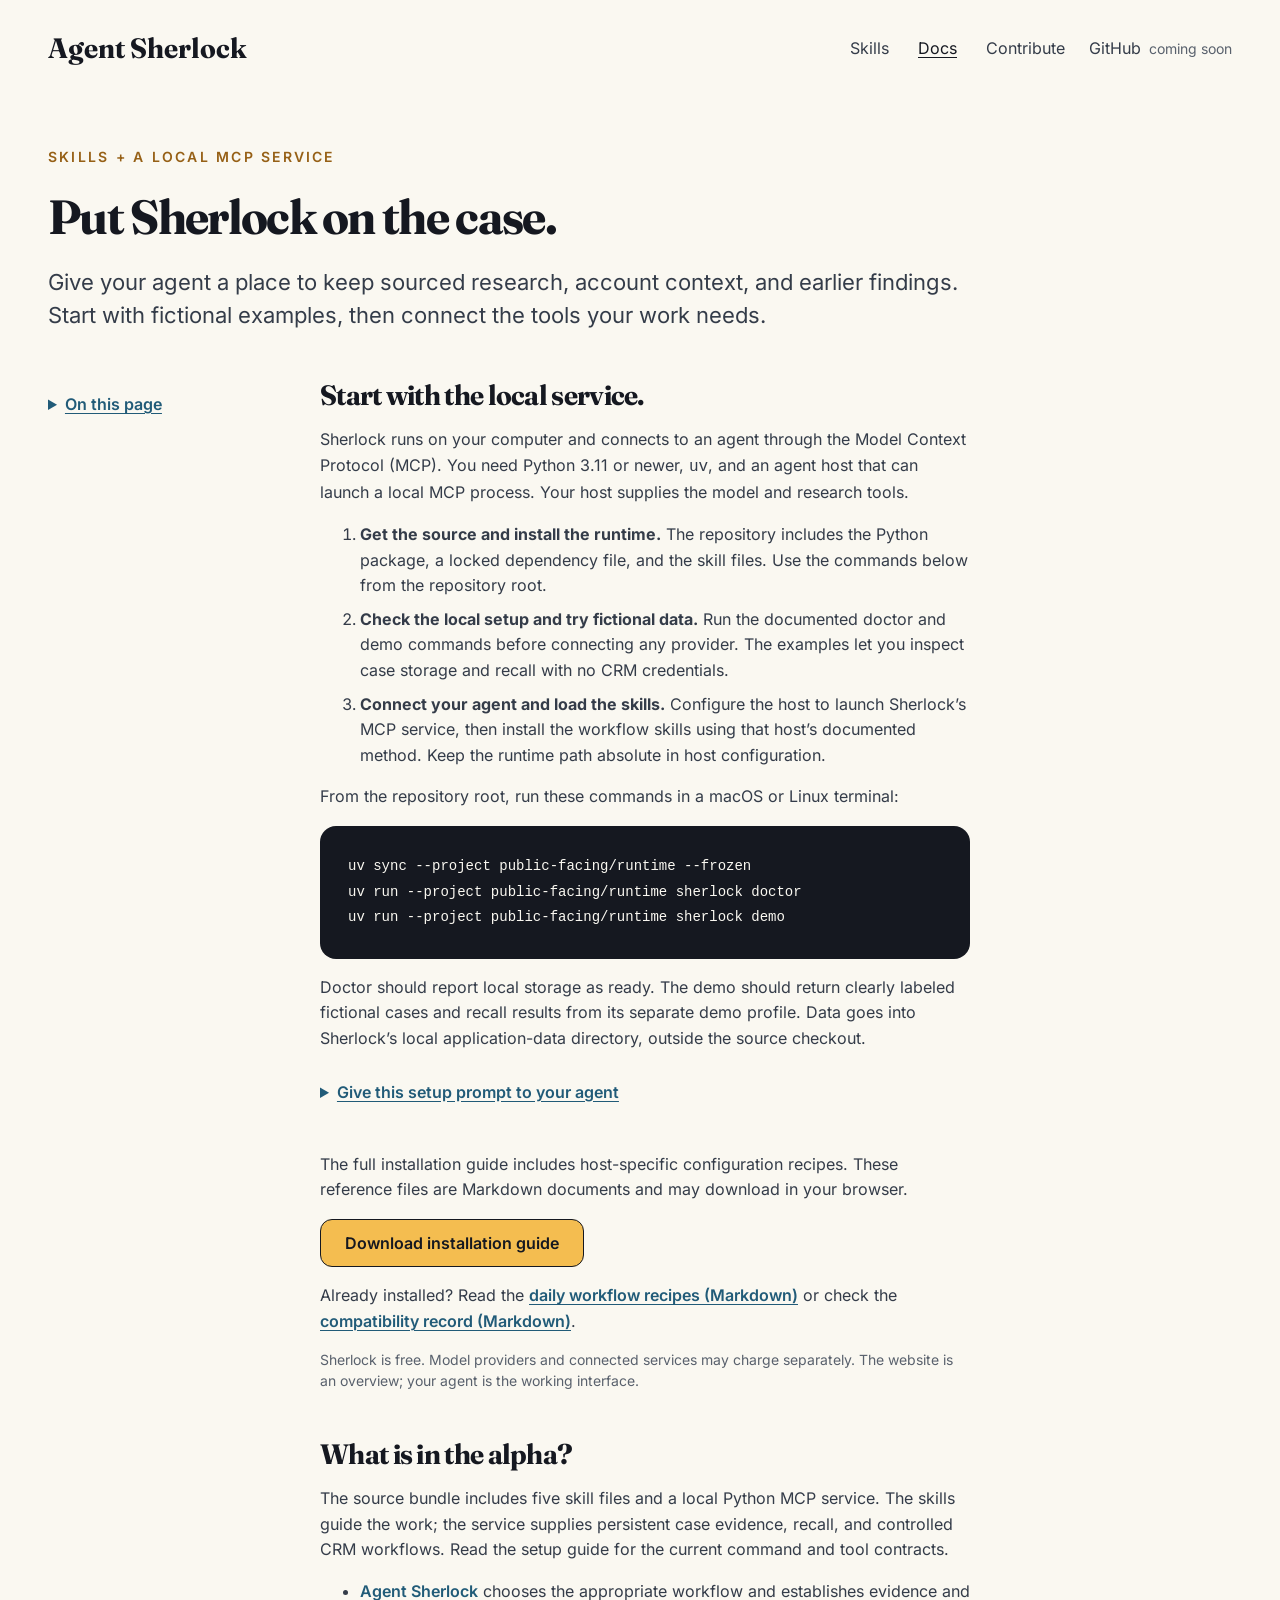
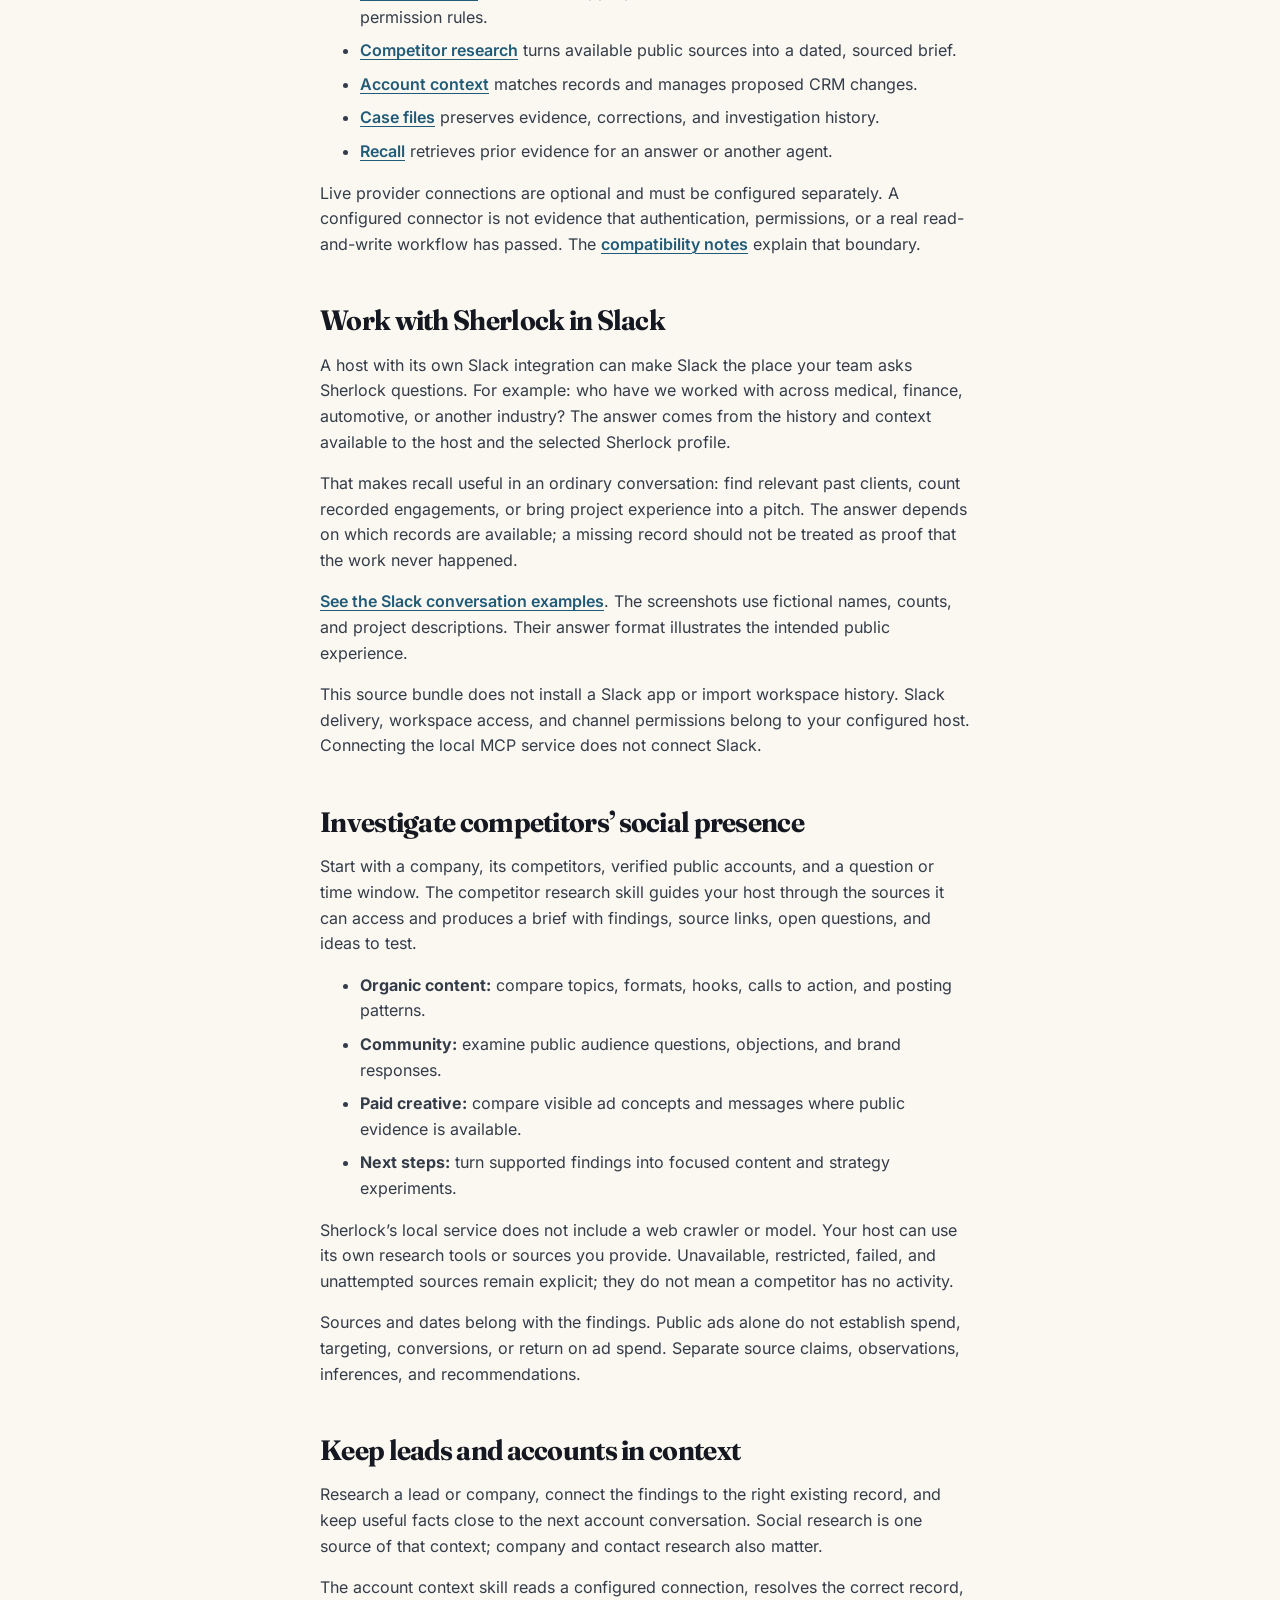
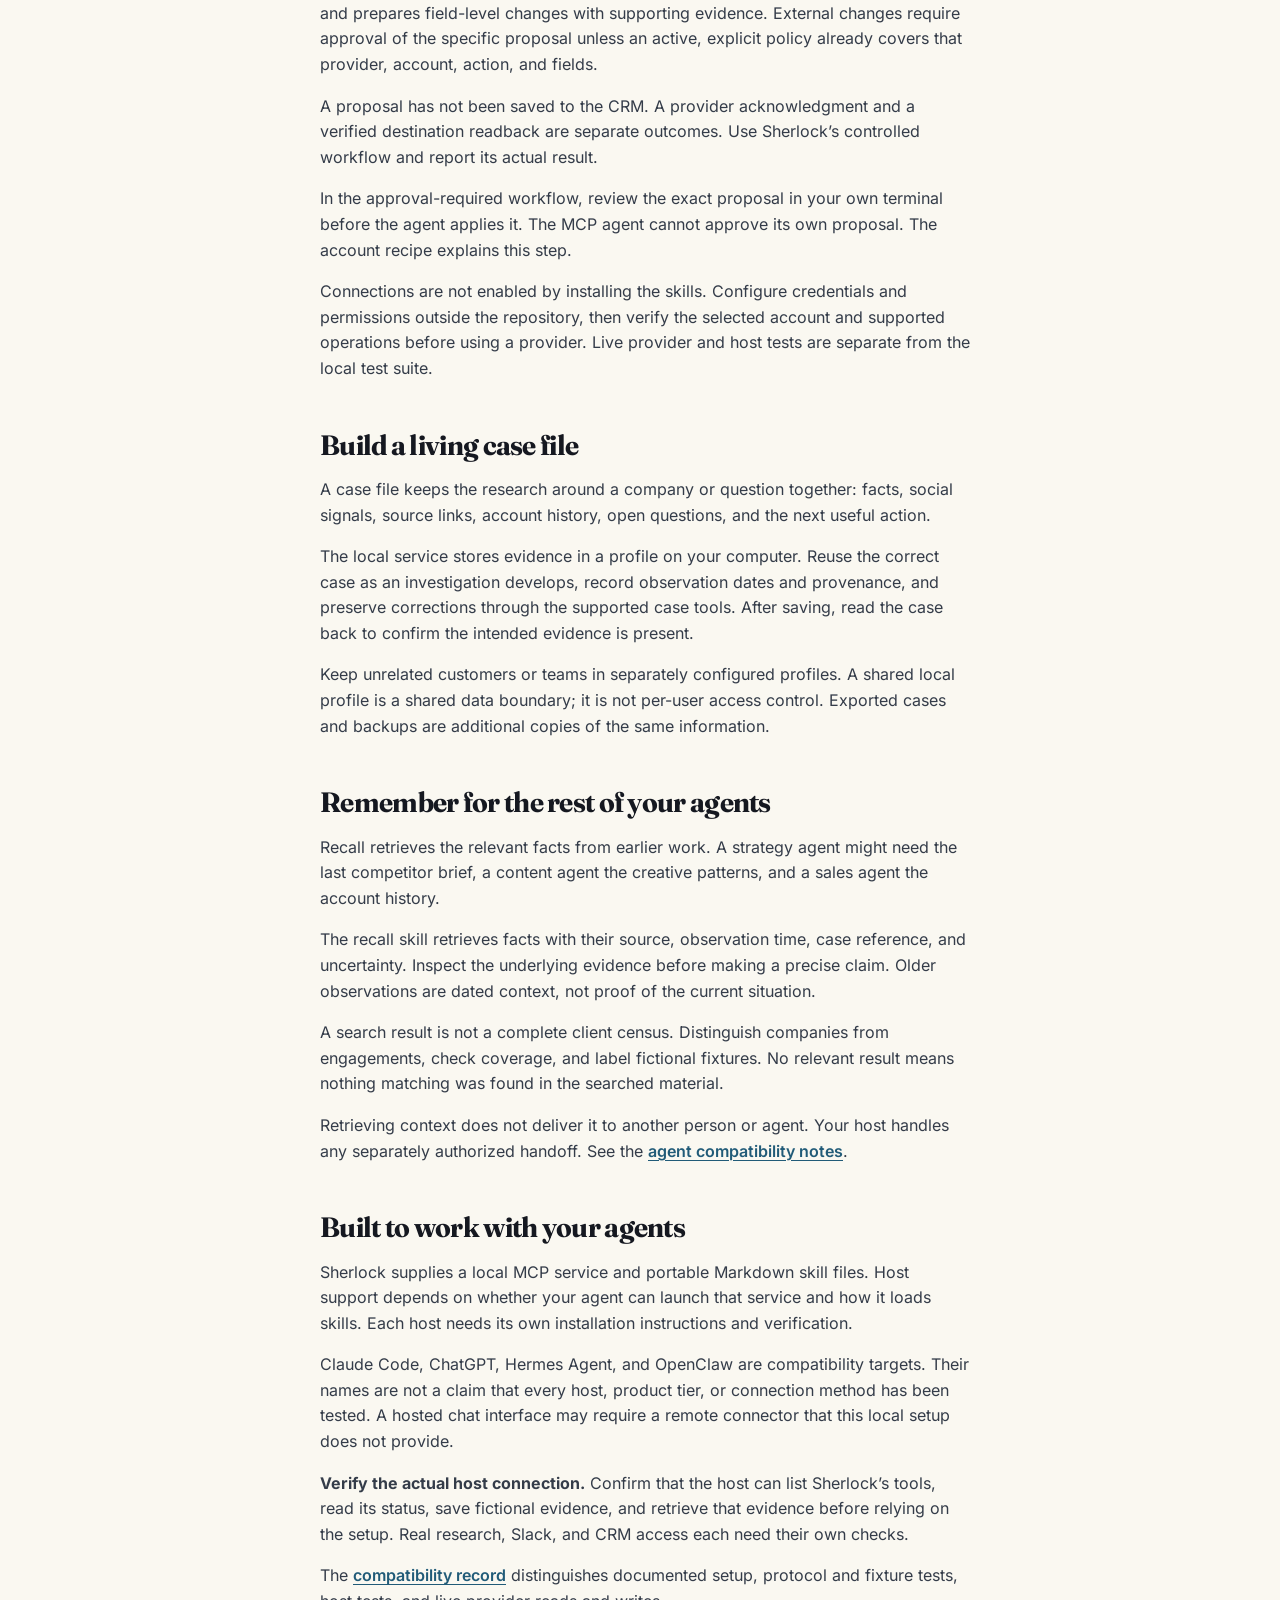
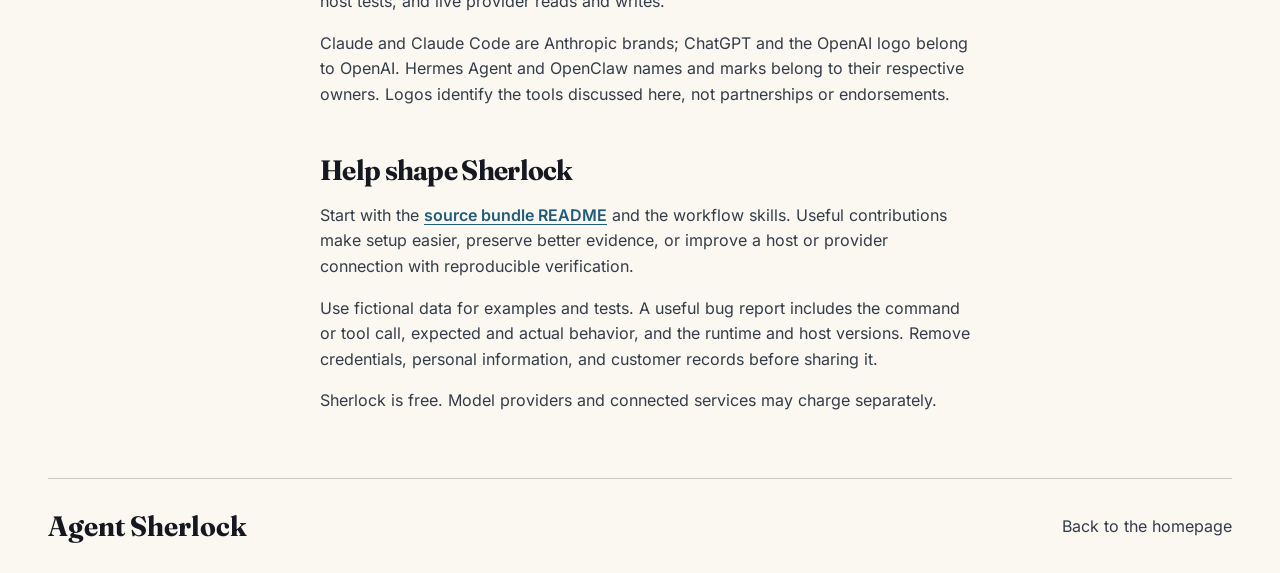
==== public-facing/docs.html @ 6c5198a6 "Prepare Agent Sherlock public preview and verified source distribution" ====
<!doctype html>
<html lang="en">
  <head>
    <meta charset="utf-8" />
    <meta name="viewport" content="width=device-width, initial-scale=1" />
    <meta name="description" content="Set up Agent Sherlock’s skills and local MCP service for sourced competitor research, account context, living case files, and recall." />
    <title>Setup &amp; docs — Agent Sherlock</title>
    <link rel="icon" href="data:," />
    <link rel="stylesheet" href="assets/styles/fonts.css" />
    <link rel="stylesheet" href="assets/styles/tokens.css" />
    <link rel="stylesheet" href="assets/styles/components.css" />
    <link rel="stylesheet" href="styles.css" />
  </head>
  <body class="sherlock">
    <a class="sherlock-skip-link" href="#main">Skip to content</a>
    <header class="sherlock-container sherlock-nav site-header">
      <a class="sherlock-brand" href="index.html"><span>Agent Sherlock</span></a>
      <nav aria-label="Primary navigation">
        <ul class="sherlock-nav-list">
          <li><a class="sherlock-nav-link" href="index.html#capabilities">Skills</a></li>
          <li><a class="sherlock-nav-link" href="docs.html" aria-current="page">Docs</a></li>
          <li><a class="sherlock-nav-link" href="#contribute">Contribute</a></li>
          <li><span class="repository-pending">GitHub <span class="sherlock-caption sherlock-muted">coming soon</span></span></li>
        </ul>
      </nav>
    </header>
    <main id="main" class="sherlock-container" tabindex="-1">
      <div class="docs-header">
        <p class="sherlock-eyebrow">Skills + a local MCP service</p>
        <h1>Put Sherlock on the case.</h1>
        <p class="sherlock-lead sherlock-prose">Give your agent a place to keep sourced research, account context, and earlier findings. Start with fictional examples, then connect the tools your work needs.</p>
      </div>
      <div class="docs-layout">
        <details class="docs-contents">
          <summary>On this page</summary>
          <nav aria-label="On this page">
            <ul>
            <li><a class="sherlock-link" href="#getting-started">Get started</a></li>
            <li><a class="sherlock-link" href="#availability">What is included</a></li>
            <li><a class="sherlock-link" href="#slack">Sherlock in Slack</a></li>
            <li><a class="sherlock-link" href="#social-research">Social research</a></li>
            <li><a class="sherlock-link" href="#crm">CRM and accounts</a></li>
            <li><a class="sherlock-link" href="#case-files">Living case files</a></li>
            <li><a class="sherlock-link" href="#recall">Recall for other agents</a></li>
            <li><a class="sherlock-link" href="#compatibility">Agent compatibility</a></li>
            <li><a class="sherlock-link" href="#contribute">Contribute</a></li>
            </ul>
          </nav>
        </details>
        <div class="docs-prose">
          <section id="getting-started" aria-labelledby="getting-started-title">
            <h2 id="getting-started-title">Start with the local service.</h2>
            <p>Sherlock runs on your computer and connects to an agent through the Model Context Protocol (MCP). You need Python 3.11 or newer, <code>uv</code>, and an agent host that can launch a local MCP process. Your host supplies the model and research tools.</p>
            <ol>
              <li><strong>Get the source and install the runtime.</strong> The repository includes the Python package, a locked dependency file, and the skill files. Use the commands below from the repository root.</li>
              <li><strong>Check the local setup and try fictional data.</strong> Run the documented doctor and demo commands before connecting any provider. The examples let you inspect case storage and recall with no CRM credentials.</li>
              <li><strong>Connect your agent and load the skills.</strong> Configure the host to launch Sherlock’s MCP service, then install the workflow skills using that host’s documented method. Keep the runtime path absolute in host configuration.</li>
            </ol>
            <p>From the repository root, run these commands in a macOS or Linux terminal:</p>
            <div class="sherlock-code">
              <pre tabindex="0" role="region" aria-label="Local setup commands"><code>uv sync --project public-facing/runtime --frozen
uv run --project public-facing/runtime sherlock doctor
uv run --project public-facing/runtime sherlock demo</code></pre>
            </div>
            <p>Doctor should report local storage as ready. The demo should return clearly labeled fictional cases and recall results from its separate demo profile. Data goes into Sherlock’s local application-data directory, outside the source checkout.</p>
            <details class="docs-prompt">
              <summary>Give this setup prompt to your agent</summary>
              <p>Replace the source path with your checkout’s absolute path, then paste this into the local agent you want to use:</p>
              <div class="sherlock-code">
                <pre tabindex="0" role="region" aria-label="Agent setup prompt"><code>Set up Agent Sherlock from
/absolute/path/to/Agent Sherlock/public-facing.
Read documentation/install.md, compatibility.md,
and permissions.md in its documentation folder.
Use a private data directory outside the checkout.
Run doctor and the fictional no-provider demo.
Register its local stdio MCP service with this host
and install all five skills using this host's
supported method. Preserve unrelated settings
and existing skill files; show conflicts first.
Verify tool discovery and case save/read/recall
in a test profile, and report what passed.
Keep CRM approval required. Do not connect a
provider, enable autosave, or publish anything.</code></pre>
              </div>
            </details>
            <p>The full installation guide includes host-specific configuration recipes. These reference files are Markdown documents and may download in your browser.</p>
            <p><a class="sherlock-button" href="documentation/install.md" download>Download installation guide</a></p>
            <p>Already installed? Read the <a class="sherlock-link" href="documentation/daily-recipes.md">daily workflow recipes (Markdown)</a> or check the <a class="sherlock-link" href="documentation/compatibility.md">compatibility record (Markdown)</a>.</p>
            <p class="sherlock-caption sherlock-muted">Sherlock is free. Model providers and connected services may charge separately. The website is an overview; your agent is the working interface.</p>
          </section>
          <section id="availability" aria-labelledby="availability-title">
            <h2 id="availability-title">What is in the alpha?</h2>
            <p>The source bundle includes five skill files and a local Python MCP service. The skills guide the work; the service supplies persistent case evidence, recall, and controlled CRM workflows. Read the setup guide for the current command and tool contracts.</p>
            <ul>
              <li><a class="sherlock-link" href="skills/agent-sherlock/SKILL.md">Agent Sherlock</a> chooses the appropriate workflow and establishes evidence and permission rules.</li>
              <li><a class="sherlock-link" href="skills/sherlock-competitor-research/SKILL.md">Competitor research</a> turns available public sources into a dated, sourced brief.</li>
              <li><a class="sherlock-link" href="skills/sherlock-account-context/SKILL.md">Account context</a> matches records and manages proposed CRM changes.</li>
              <li><a class="sherlock-link" href="skills/sherlock-case-files/SKILL.md">Case files</a> preserves evidence, corrections, and investigation history.</li>
              <li><a class="sherlock-link" href="skills/sherlock-recall/SKILL.md">Recall</a> retrieves prior evidence for an answer or another agent.</li>
            </ul>
            <p>Live provider connections are optional and must be configured separately. A configured connector is not evidence that authentication, permissions, or a real read-and-write workflow has passed. The <a class="sherlock-link" href="#compatibility">compatibility notes</a> explain that boundary.</p>
          </section>
          <section id="slack" aria-labelledby="slack-docs-title">
            <h2 id="slack-docs-title">Work with Sherlock in Slack</h2>
            <p>A host with its own Slack integration can make Slack the place your team asks Sherlock questions. For example: who have we worked with across medical, finance, automotive, or another industry? The answer comes from the history and context available to the host and the selected Sherlock profile.</p>
            <p>That makes recall useful in an ordinary conversation: find relevant past clients, count recorded engagements, or bring project experience into a pitch. The answer depends on which records are available; a missing record should not be treated as proof that the work never happened.</p>
            <p><a class="sherlock-link" href="index.html#slack">See the Slack conversation examples</a>. The screenshots use fictional names, counts, and project descriptions. Their answer format illustrates the intended public experience.</p>
            <p>This source bundle does not install a Slack app or import workspace history. Slack delivery, workspace access, and channel permissions belong to your configured host. Connecting the local MCP service does not connect Slack.</p>
          </section>
          <section id="social-research" aria-labelledby="social-title">
            <h2 id="social-title">Investigate competitors’ social presence</h2>
            <p>Start with a company, its competitors, verified public accounts, and a question or time window. The competitor research skill guides your host through the sources it can access and produces a brief with findings, source links, open questions, and ideas to test.</p>
            <ul>
              <li><strong>Organic content:</strong> compare topics, formats, hooks, calls to action, and posting patterns.</li>
              <li><strong>Community:</strong> examine public audience questions, objections, and brand responses.</li>
              <li><strong>Paid creative:</strong> compare visible ad concepts and messages where public evidence is available.</li>
              <li><strong>Next steps:</strong> turn supported findings into focused content and strategy experiments.</li>
            </ul>
            <p>Sherlock’s local service does not include a web crawler or model. Your host can use its own research tools or sources you provide. Unavailable, restricted, failed, and unattempted sources remain explicit; they do not mean a competitor has no activity.</p>
            <p>Sources and dates belong with the findings. Public ads alone do not establish spend, targeting, conversions, or return on ad spend. Separate source claims, observations, inferences, and recommendations.</p>
          </section>
          <section id="crm" aria-labelledby="crm-title">
            <h2 id="crm-title">Keep leads and accounts in context</h2>
            <p>Research a lead or company, connect the findings to the right existing record, and keep useful facts close to the next account conversation. Social research is one source of that context; company and contact research also matter.</p>
            <p>The account context skill reads a configured connection, resolves the correct record, and prepares field-level changes with supporting evidence. External changes require approval of the specific proposal unless an active, explicit policy already covers that provider, account, action, and fields.</p>
            <p>A proposal has not been saved to the CRM. A provider acknowledgment and a verified destination readback are separate outcomes. Use Sherlock’s controlled workflow and report its actual result.</p>
            <p>In the approval-required workflow, review the exact proposal in your own terminal before the agent applies it. The MCP agent cannot approve its own proposal. The account recipe explains this step.</p>
            <p>Connections are not enabled by installing the skills. Configure credentials and permissions outside the repository, then verify the selected account and supported operations before using a provider. Live provider and host tests are separate from the local test suite.</p>
          </section>
          <section id="case-files" aria-labelledby="cases-title">
            <h2 id="cases-title">Build a living case file</h2>
            <p>A case file keeps the research around a company or question together: facts, social signals, source links, account history, open questions, and the next useful action.</p>
            <p>The local service stores evidence in a profile on your computer. Reuse the correct case as an investigation develops, record observation dates and provenance, and preserve corrections through the supported case tools. After saving, read the case back to confirm the intended evidence is present.</p>
            <p>Keep unrelated customers or teams in separately configured profiles. A shared local profile is a shared data boundary; it is not per-user access control. Exported cases and backups are additional copies of the same information.</p>
          </section>
          <section id="recall" aria-labelledby="recall-title">
            <h2 id="recall-title">Remember for the rest of your agents</h2>
            <p>Recall retrieves the relevant facts from earlier work. A strategy agent might need the last competitor brief, a content agent the creative patterns, and a sales agent the account history.</p>
            <p>The recall skill retrieves facts with their source, observation time, case reference, and uncertainty. Inspect the underlying evidence before making a precise claim. Older observations are dated context, not proof of the current situation.</p>
            <p>A search result is not a complete client census. Distinguish companies from engagements, check coverage, and label fictional fixtures. No relevant result means nothing matching was found in the searched material.</p>
            <p>Retrieving context does not deliver it to another person or agent. Your host handles any separately authorized handoff. See the <a class="sherlock-link" href="#compatibility">agent compatibility notes</a>.</p>
          </section>
          <section id="compatibility" aria-labelledby="compatibility-title">
            <h2 id="compatibility-title">Built to work with your agents</h2>
            <p>Sherlock supplies a local MCP service and portable Markdown skill files. Host support depends on whether your agent can launch that service and how it loads skills. Each host needs its own installation instructions and verification.</p>
            <p>Claude Code, ChatGPT, Hermes Agent, and OpenClaw are compatibility targets. Their names are not a claim that every host, product tier, or connection method has been tested. A hosted chat interface may require a remote connector that this local setup does not provide.</p>
            <p><strong>Verify the actual host connection.</strong> Confirm that the host can list Sherlock’s tools, read its status, save fictional evidence, and retrieve that evidence before relying on the setup. Real research, Slack, and CRM access each need their own checks.</p>
            <p>The <a class="sherlock-link" href="documentation/compatibility.md">compatibility record</a> distinguishes documented setup, protocol and fixture tests, host tests, and live provider reads and writes.</p>
            <p>Claude and Claude Code are Anthropic brands; ChatGPT and the OpenAI logo belong to OpenAI. Hermes Agent and OpenClaw names and marks belong to their respective owners. Logos identify the tools discussed here, not partnerships or endorsements.</p>
          </section>
          <section id="contribute" aria-labelledby="contribute-title">
            <h2 id="contribute-title">Help shape Sherlock</h2>
            <p>Start with the <a class="sherlock-link" href="README.md">source bundle README</a> and the workflow skills. Useful contributions make setup easier, preserve better evidence, or improve a host or provider connection with reproducible verification.</p>
            <p>Use fictional data for examples and tests. A useful bug report includes the command or tool call, expected and actual behavior, and the runtime and host versions. Remove credentials, personal information, and customer records before sharing it.</p>
            <p>Sherlock is free. Model providers and connected services may charge separately.</p>
          </section>
        </div>
      </div>
    </main>
    <footer class="sherlock-footer sherlock-container">
      <a class="sherlock-brand" href="index.html"><span>Agent Sherlock</span></a>
      <a class="sherlock-nav-link" href="index.html">Back to the homepage</a>
    </footer>
  </body>
</html>
---- public-facing/assets/styles/fonts.css ----
/* Self-hosted upstream variable font files. See ../fonts/README.md and OFLs. */
@font-face {
  font-family: "Fraunces";
  src: url("../fonts/Fraunces-variable.ttf") format("truetype");
  font-style: normal;
  font-weight: 100 900;
  font-display: swap;
}

@font-face {
  font-family: "Inter";
  src: url("../fonts/Inter-variable.ttf") format("truetype");
  font-style: normal;
  font-weight: 100 900;
  font-display: swap;
}

/* These declarations load fonts only. Heading/body rules live in components.css. */
---- public-facing/assets/styles/tokens.css ----
/* Agent Sherlock v1.0 — implementation values, not sampled source measurements.
 * Load fonts.css, then tokens.css, then components.css.
 * Font binaries are registered separately; no network import is required.
 */
:root {
  --sherlock-palette-blue: #527A91;
  --sherlock-palette-blue-soft: #E3F0F5;
  --sherlock-palette-body: #343C49;
  --sherlock-palette-control-border: #7B817B;
  --sherlock-palette-cream: #FAF8F1;
  --sherlock-palette-gold: #F4BD50;
  --sherlock-palette-gold-hover: #E6A83B;
  --sherlock-palette-ink: #151820;
  --sherlock-palette-line: #CAC8BE;
  --sherlock-palette-link: #215B78;
  --sherlock-palette-muted: #59616D;
  --sherlock-palette-ochre: #966016;
  --sherlock-palette-red: #A2342B;
  --sherlock-palette-red-soft: #FAE9E4;
  --sherlock-palette-sage: #537764;
  --sherlock-palette-sage-soft: #E8F0E8;
  --sherlock-palette-white: #FFFFFF;
  --sherlock-palette-coat: #CEA164;
  --sherlock-palette-skin: #EFC58E;
  --sherlock-color-page: var(--sherlock-palette-cream);
  --sherlock-color-surface: var(--sherlock-palette-white);
  --sherlock-color-text: var(--sherlock-palette-body);
  --sherlock-color-heading: var(--sherlock-palette-ink);
  --sherlock-color-muted: var(--sherlock-palette-muted);
  --sherlock-color-link: var(--sherlock-palette-link);
  --sherlock-color-primary: var(--sherlock-palette-gold);
  --sherlock-color-primary-hover: var(--sherlock-palette-gold-hover);
  --sherlock-color-primary-text: var(--sherlock-palette-ink);
  --sherlock-color-primary-border: var(--sherlock-palette-ink);
  --sherlock-color-border-decorative: var(--sherlock-palette-line);
  --sherlock-color-border-control: var(--sherlock-palette-control-border);
  --sherlock-color-focus: var(--sherlock-palette-link);
  --sherlock-color-panel: var(--sherlock-palette-blue-soft);
  --sherlock-color-info-accent: var(--sherlock-palette-blue);
  --sherlock-color-info-text: var(--sherlock-palette-body);
  --sherlock-color-success-surface: var(--sherlock-palette-sage-soft);
  --sherlock-color-success-accent: var(--sherlock-palette-sage);
  --sherlock-color-success-text: var(--sherlock-palette-body);
  --sherlock-color-danger-surface: var(--sherlock-palette-red-soft);
  --sherlock-color-danger-accent: var(--sherlock-palette-red);
  --sherlock-color-danger-text: var(--sherlock-palette-red);
  --sherlock-color-warning-text: var(--sherlock-palette-ochre);
  --sherlock-color-code-surface: var(--sherlock-palette-ink);
  --sherlock-color-code-text: var(--sherlock-palette-cream);
  --sherlock-color-disabled-surface: var(--sherlock-palette-line);
  --sherlock-color-disabled-text: var(--sherlock-palette-body);
  --sherlock-font-display: "Fraunces", Georgia, "Times New Roman", serif;
  --sherlock-font-body: "Inter", system-ui, -apple-system, BlinkMacSystemFont, "Segoe UI", sans-serif;
  --sherlock-font-code: ui-monospace, SFMono-Regular, Menlo, Monaco, Consolas, "Liberation Mono", monospace;
  --sherlock-weight-regular: 400;
  --sherlock-weight-semibold: 600;
  --sherlock-weight-display: 700;
  --sherlock-type-hero: clamp(2.75rem, 1.1rem + 4.4vw, 5rem);
  --sherlock-type-h2: clamp(2rem, 1.33rem + 2.23vw, 3rem);
  --sherlock-type-h3: clamp(1.5rem, 1.33rem + 0.56vw, 1.75rem);
  --sherlock-type-lead: clamp(1.25rem, 1.14rem + 0.36vw, 1.375rem);
  --sherlock-type-body: 1rem;
  --sherlock-type-caption: 0.875rem;
  --sherlock-type-minimum: 0.75rem;
  --sherlock-leading-hero: 1.04;
  --sherlock-leading-heading: 1.12;
  --sherlock-leading-subheading: 1.2;
  --sherlock-leading-body: 1.6;
  --sherlock-leading-lead: 1.5;
  --sherlock-leading-caption: 1.45;
  --sherlock-tracking-hero: -0.035em;
  --sherlock-tracking-heading: -0.025em;
  --sherlock-tracking-eyebrow: 0.16em;
  --sherlock-space-0: 0px;
  --sherlock-space-4: 4px;
  --sherlock-space-8: 8px;
  --sherlock-space-12: 12px;
  --sherlock-space-16: 16px;
  --sherlock-space-24: 24px;
  --sherlock-space-32: 32px;
  --sherlock-space-48: 48px;
  --sherlock-space-64: 64px;
  --sherlock-space-96: 96px;
  --sherlock-space-128: 128px;
  --sherlock-layout-container: 1200px;
  --sherlock-layout-prose: 65ch;
  --sherlock-layout-gutter-mobile: 24px;
  --sherlock-layout-gutter-tablet: 32px;
  --sherlock-layout-gutter-desktop: 48px;
  --sherlock-layout-grid-gap-mobile: 24px;
  --sherlock-layout-grid-gap-tablet: 24px;
  --sherlock-layout-grid-gap-desktop: 32px;
  --sherlock-layout-section-mobile: 64px;
  --sherlock-layout-section-desktop: 96px;
  --sherlock-layout-hero-copy: 12ch;
  --sherlock-breakpoint-small: 640px;
  --sherlock-breakpoint-medium: 960px;
  --sherlock-breakpoint-large: 1280px;
  --sherlock-radius-control: 8px;
  --sherlock-radius-button: 12px;
  --sherlock-radius-panel: 16px;
  --sherlock-radius-pill: 999px;
  --sherlock-border-width: 1px;
  --sherlock-focus-width: 3px;
  --sherlock-focus-offset: 3px;
  --sherlock-size-control: 48px;
  --sherlock-size-control-compact: 44px;
  --sherlock-size-icon: 20px;
  --sherlock-motion-fast: 120ms;
  --sherlock-motion-standard: 180ms;
  --sherlock-motion-slow: 240ms;
  --sherlock-motion-ease: cubic-bezier(0.2, 0, 0, 1);
  --sherlock-shadow-panel: 0 4px 0 rgb(21 24 32 / 0.04);
}
---- public-facing/assets/styles/components.css ----
/* Agent Sherlock v1.0. Load fonts.css → tokens.css → components.css.
 * Opt-in starter styles. Interactions, routing, data, and validation are
 * the implementation agent's responsibility; CSS does not provide them.
 */
.sherlock {
  box-sizing: border-box;
  background: var(--sherlock-color-page);
  color: var(--sherlock-color-text);
  font-family: var(--sherlock-font-body);
  font-size: var(--sherlock-type-body);
  font-weight: var(--sherlock-weight-regular);
  line-height: var(--sherlock-leading-body);
  font-optical-sizing: none;
  font-variation-settings: "opsz" 14;
  overflow-wrap: break-word;
}
.sherlock *, .sherlock *::before, .sherlock *::after { box-sizing: inherit; }
.sherlock img, .sherlock svg { max-width: 100%; }
.sherlock img { display: block; height: auto; }
.sherlock :where(button, input, textarea, select) { font: inherit; color: inherit; }
.sherlock [hidden] { display: none !important; }
.sherlock :where(h1, h2, h3, p, ul, ol, figure, pre) { margin-block: 0; }
.sherlock :where(h1, h2, h3), .sherlock-display, .sherlock-brand span {
  color: var(--sherlock-color-heading);
  font-family: var(--sherlock-font-display);
  font-weight: var(--sherlock-weight-display);
  font-optical-sizing: none;
  font-variation-settings: "opsz" 72, "SOFT" 0, "WONK" 0;
}
.sherlock h1, .sherlock-hero-title {
  max-width: var(--sherlock-layout-hero-copy);
  font-size: var(--sherlock-type-hero);
  line-height: var(--sherlock-leading-hero);
  letter-spacing: var(--sherlock-tracking-hero);
  text-wrap: balance;
}
.sherlock h2, .sherlock-section-title {
  font-size: var(--sherlock-type-h2);
  line-height: var(--sherlock-leading-heading);
  letter-spacing: var(--sherlock-tracking-heading);
  text-wrap: balance;
}
.sherlock h3, .sherlock-skill-title {
  font-size: var(--sherlock-type-h3);
  line-height: var(--sherlock-leading-subheading);
  letter-spacing: var(--sherlock-tracking-heading);
  text-wrap: balance;
}
.sherlock-lead { font-size: var(--sherlock-type-lead); line-height: var(--sherlock-leading-lead); }
.sherlock-caption { font-size: var(--sherlock-type-caption); line-height: var(--sherlock-leading-caption); }
.sherlock-muted { color: var(--sherlock-color-muted); }
.sherlock-eyebrow {
  color: var(--sherlock-color-warning-text);
  font-size: var(--sherlock-type-caption);
  font-weight: var(--sherlock-weight-semibold);
  letter-spacing: var(--sherlock-tracking-eyebrow);
  text-transform: uppercase;
}
.sherlock-prose { max-width: var(--sherlock-layout-prose); }
.sherlock-prose > * + * { margin-block-start: var(--sherlock-space-16); }
.sherlock-container {
  width: min(calc(100% - 2 * var(--sherlock-layout-gutter-mobile)), var(--sherlock-layout-container));
  margin-inline: auto;
}
.sherlock-section { padding-block-end: var(--sherlock-layout-section-mobile); }
.sherlock-stack { display: flex; flex-direction: column; gap: var(--sherlock-space-24); }
.sherlock-actions { display: flex; flex-wrap: wrap; align-items: center; gap: var(--sherlock-space-24); }
.sherlock-hero {
  display: grid;
  gap: var(--sherlock-space-32);
  align-items: center;
  padding-block: var(--sherlock-space-48) var(--sherlock-space-64);
}
.sherlock-hero > *, .sherlock-skills > *, .sherlock-case-panel > * { min-width: 0; }
.sherlock-hero-art { width: min(100%, 36rem); justify-self: center; }
.sherlock-hero-copy { display: flex; flex-direction: column; align-items: flex-start; gap: var(--sherlock-space-24); }
.sherlock-hero-copy .sherlock-lead { max-width: 38ch; }
.sherlock-skip-link {
  position: fixed;
  z-index: 100;
  inset-block-start: var(--sherlock-space-12);
  inset-inline-start: var(--sherlock-space-12);
  padding: var(--sherlock-space-12) var(--sherlock-space-16);
  transform: translateY(-200%);
  border: var(--sherlock-border-width) solid var(--sherlock-color-border-control);
  background: var(--sherlock-color-page);
  color: var(--sherlock-color-link);
}
.sherlock-skip-link:focus { transform: none; }
.sherlock :where(a, button, input, textarea, select, summary, [tabindex]):focus-visible {
  outline: var(--sherlock-focus-width) solid var(--sherlock-color-focus);
  outline-offset: var(--sherlock-focus-offset);
}
.sherlock-link {
  color: var(--sherlock-color-link);
  font-weight: var(--sherlock-weight-semibold);
  text-decoration: underline;
  text-underline-offset: 0.2em;
  text-decoration-thickness: 1px;
}
.sherlock-link:hover { text-decoration-thickness: 2px; }
.sherlock-link:visited { color: var(--sherlock-color-link); }
.sherlock-actions > .sherlock-link { display: inline-flex; align-items: center; min-height: var(--sherlock-size-control-compact); min-width: var(--sherlock-size-control-compact); }
.sherlock-link[aria-disabled="true"] { color: var(--sherlock-color-muted); cursor: not-allowed; }
.sherlock-button {
  display: inline-flex;
  justify-content: center;
  align-items: center;
  gap: var(--sherlock-space-12);
  min-height: var(--sherlock-size-control);
  max-width: 100%;
  padding: var(--sherlock-space-12) var(--sherlock-space-24);
  border: var(--sherlock-border-width) solid var(--sherlock-color-primary-border);
  border-radius: var(--sherlock-radius-button);
  background: var(--sherlock-color-primary);
  color: var(--sherlock-color-primary-text);
  font-weight: var(--sherlock-weight-semibold);
  line-height: 1.4;
  text-align: center;
  text-decoration: none;
  cursor: pointer;
  transition: background-color var(--sherlock-motion-standard) var(--sherlock-motion-ease), border-color var(--sherlock-motion-standard) var(--sherlock-motion-ease);
}
.sherlock-button:visited { color: var(--sherlock-color-primary-text); }
.sherlock-button:not(:disabled):not([aria-disabled="true"]):hover { background: var(--sherlock-color-primary-hover); }
.sherlock-button:not(:disabled):not([aria-disabled="true"]):active { box-shadow: inset 0 0 0 1px var(--sherlock-color-primary-border); }
.sherlock-button--secondary { background: transparent; border-color: var(--sherlock-color-border-control); }
.sherlock-button--secondary:not(:disabled):not([aria-disabled="true"]):hover { background: var(--sherlock-color-panel); }
.sherlock-button--compact { min-height: var(--sherlock-size-control-compact); padding-block: var(--sherlock-space-8); }
.sherlock-button--icon { width: var(--sherlock-size-control); padding: var(--sherlock-space-12); }
.sherlock-button :where(svg, img) { flex: 0 0 auto; width: var(--sherlock-size-icon); height: var(--sherlock-size-icon); }
.sherlock-button:disabled, .sherlock-button[aria-disabled="true"] {
  opacity: 1;
  border-color: var(--sherlock-color-border-control);
  background: var(--sherlock-color-disabled-surface);
  color: var(--sherlock-color-disabled-text);
  box-shadow: none;
  cursor: not-allowed;
}
.sherlock-button[aria-busy="true"] { cursor: progress; }
.sherlock-field { display: flex; flex-direction: column; gap: var(--sherlock-space-8); }
.sherlock-label { color: var(--sherlock-color-heading); font-weight: var(--sherlock-weight-semibold); }
.sherlock-input {
  width: 100%;
  min-height: var(--sherlock-size-control);
  padding: var(--sherlock-space-12) var(--sherlock-space-16);
  border: var(--sherlock-border-width) solid var(--sherlock-color-border-control);
  border-radius: var(--sherlock-radius-control);
  background: var(--sherlock-color-surface);
  color: var(--sherlock-color-text);
  transition: border-color var(--sherlock-motion-fast) var(--sherlock-motion-ease);
}
.sherlock-input::placeholder { color: var(--sherlock-color-muted); opacity: 1; }
.sherlock-input:hover:not(:disabled) { border-color: var(--sherlock-color-heading); }
.sherlock-input:focus-visible { border-color: var(--sherlock-color-focus); }
.sherlock-input[aria-invalid="true"] { border-color: var(--sherlock-color-danger-accent); }
.sherlock-input:disabled { background: var(--sherlock-color-disabled-surface); color: var(--sherlock-color-disabled-text); cursor: not-allowed; opacity: 1; }
.sherlock-input[readonly] { background: var(--sherlock-color-page); }
textarea.sherlock-input { min-height: 8rem; resize: vertical; }
.sherlock-error { color: var(--sherlock-color-danger-text); font-size: var(--sherlock-type-caption); }
.sherlock-badge {
  display: inline-flex;
  align-items: center;
  gap: var(--sherlock-space-8);
  width: fit-content;
  padding: var(--sherlock-space-4) var(--sherlock-space-12);
  border-radius: var(--sherlock-radius-pill);
  background: var(--sherlock-color-panel);
  color: var(--sherlock-color-info-text);
  font-size: var(--sherlock-type-caption);
  font-weight: var(--sherlock-weight-semibold);
  line-height: var(--sherlock-leading-caption);
}
.sherlock-badge--success { background: var(--sherlock-color-success-surface); color: var(--sherlock-color-success-text); }
.sherlock-badge--error { background: var(--sherlock-color-danger-surface); color: var(--sherlock-color-danger-text); }
.sherlock-status-icon { flex: 0 0 auto; width: var(--sherlock-size-icon); height: var(--sherlock-size-icon); color: var(--sherlock-color-info-accent); }
.sherlock-badge--success .sherlock-status-icon { color: var(--sherlock-color-success-accent); }
.sherlock-badge--error .sherlock-status-icon { color: var(--sherlock-color-danger-accent); }
.sherlock-alert {
  display: grid;
  grid-template-columns: auto minmax(0, 1fr);
  gap: var(--sherlock-space-12);
  padding: var(--sherlock-space-16);
  border-inline-start: 3px solid var(--sherlock-color-info-accent);
  border-radius: var(--sherlock-radius-control);
  background: var(--sherlock-color-panel);
  color: var(--sherlock-color-info-text);
}
.sherlock-alert--success { border-color: var(--sherlock-color-success-accent); background: var(--sherlock-color-success-surface); color: var(--sherlock-color-success-text); }
.sherlock-alert--success .sherlock-status-icon { color: var(--sherlock-color-success-accent); }
.sherlock-alert--error { border-color: var(--sherlock-color-danger-accent); background: var(--sherlock-color-danger-surface); color: var(--sherlock-color-danger-text); }
.sherlock-alert--error .sherlock-status-icon { color: var(--sherlock-color-danger-accent); }
.sherlock-skills {
  display: grid;
  grid-template-columns: minmax(0, 1fr);
  gap: var(--sherlock-layout-grid-gap-mobile);
  padding: 0;
  list-style: none;
}
.sherlock-skill { display: flex; flex-direction: column; align-items: center; gap: var(--sherlock-space-16); text-align: center; }
.sherlock-skill-art { width: min(100%, 15rem); aspect-ratio: 4 / 3; object-fit: contain; }
.sherlock-skill p { max-width: 25ch; }
.sherlock-skill-row {
  display: grid;
  grid-template-columns: minmax(4rem, 6rem) minmax(0, 1fr);
  align-items: start;
  gap: var(--sherlock-space-24);
  padding-block: var(--sherlock-space-24);
  border-block-end: var(--sherlock-border-width) solid var(--sherlock-color-border-decorative);
}
.sherlock-case-panel {
  display: grid;
  gap: var(--sherlock-space-32);
  padding: var(--sherlock-space-24);
  border-radius: var(--sherlock-radius-panel);
  background: var(--sherlock-color-panel);
}
.sherlock-case-panel > h2 { grid-column: 1 / -1; }
.sherlock-case-steps { display: flex; flex-direction: column; gap: var(--sherlock-space-24); padding: 0; list-style: none; }
.sherlock-case-step { display: grid; grid-template-columns: auto minmax(0, 1fr); align-items: center; gap: var(--sherlock-space-16); }
.sherlock-case-step--text { grid-template-columns: minmax(0, 1fr); }
.sherlock-case-step .sherlock-status-icon { width: 28px; height: 28px; }
.sherlock-case-step[data-state="complete"] .sherlock-status-icon { color: var(--sherlock-color-success-accent); }
.sherlock-case-step[data-state="error"] .sherlock-status-icon { color: var(--sherlock-color-danger-accent); }
.sherlock-case-step[data-state="pending"] .sherlock-status-icon { color: var(--sherlock-color-muted); }
.sherlock-code {
  max-width: 100%;
  padding: var(--sherlock-space-24);
  border-radius: var(--sherlock-radius-panel);
  background: var(--sherlock-color-code-surface);
  color: var(--sherlock-color-code-text);
}
.sherlock-code pre { max-width: 100%; overflow-x: auto; padding: var(--sherlock-space-4); white-space: pre; tab-size: 2; }
.sherlock-code code { font-family: var(--sherlock-font-code); font-size: var(--sherlock-type-caption); line-height: var(--sherlock-leading-body); }
.sherlock-code :focus-visible { outline-color: var(--sherlock-color-code-text); }
.sherlock-code-header { display: flex; flex-wrap: wrap; align-items: center; justify-content: space-between; gap: var(--sherlock-space-16); margin-block-end: var(--sherlock-space-16); }
.sherlock-nav {
  display: flex;
  flex-wrap: wrap;
  align-items: center;
  justify-content: space-between;
  gap: var(--sherlock-space-16) var(--sherlock-space-24);
  padding-block: var(--sherlock-space-24);
}
.sherlock-brand { display: inline-flex; align-items: center; gap: var(--sherlock-space-12); min-height: var(--sherlock-size-control); color: var(--sherlock-color-heading); text-decoration: none; }
.sherlock-brand img { width: 44px; height: 44px; object-fit: contain; }
.sherlock-brand span { font-size: var(--sherlock-type-h3); line-height: var(--sherlock-leading-subheading); }
.sherlock-nav-list { display: flex; flex-wrap: wrap; align-items: center; gap: var(--sherlock-space-8) var(--sherlock-space-24); padding: 0; list-style: none; }
.sherlock-nav-link { display: inline-flex; align-items: center; min-height: var(--sherlock-size-control-compact); min-width: var(--sherlock-size-control-compact); color: var(--sherlock-color-text); text-decoration: none; }
.sherlock-nav-link:hover, .sherlock-nav-link[aria-current="page"] { color: var(--sherlock-color-heading); text-decoration: underline; text-underline-offset: 0.2em; }
.sherlock-footer { display: flex; flex-wrap: wrap; align-items: center; justify-content: space-between; gap: var(--sherlock-space-24); margin-block-start: var(--sherlock-space-48); padding-block: var(--sherlock-space-24); border-block-start: var(--sherlock-border-width) solid var(--sherlock-color-border-decorative); }
.sherlock-visually-hidden { position: absolute; width: 1px; height: 1px; padding: 0; margin: -1px; overflow: hidden; clip-path: inset(50%); white-space: nowrap; border: 0; }
/* Breakpoints mirror tokens.json. Native CSS media queries require literals. */
@media (min-width: 640px) {
  .sherlock-container { width: min(calc(100% - 2 * var(--sherlock-layout-gutter-tablet)), var(--sherlock-layout-container)); }
  .sherlock-skills { grid-template-columns: repeat(2, minmax(0, 1fr)); gap: var(--sherlock-layout-grid-gap-tablet); }
  .sherlock-case-panel { padding: var(--sherlock-space-32); }
}
@media (min-width: 960px) {
  .sherlock-container { width: min(calc(100% - 2 * var(--sherlock-layout-gutter-desktop)), var(--sherlock-layout-container)); }
  .sherlock-section { padding-block-end: var(--sherlock-layout-section-desktop); }
  .sherlock-hero { grid-template-columns: 1fr 1fr; gap: var(--sherlock-layout-grid-gap-desktop); padding-block: var(--sherlock-space-64) var(--sherlock-space-96); }
  .sherlock-skills { grid-template-columns: repeat(4, minmax(0, 1fr)); gap: var(--sherlock-layout-grid-gap-desktop); }
  .sherlock-case-panel { grid-template-columns: 1fr 1fr; padding: var(--sherlock-space-48); align-items: center; }
}
@media (min-width: 1280px) {
  .sherlock-hero-art { width: 100%; }
}
@media (prefers-reduced-motion: reduce) {
  .sherlock *, .sherlock *::before, .sherlock *::after { animation: none !important; transition: none !important; scroll-behavior: auto !important; }
}
@media (forced-colors: active) {
  .sherlock :where(a, button, input, textarea, select, summary, [tabindex]):focus-visible { outline-color: Highlight; }
  .sherlock-button, .sherlock-input { border-color: ButtonText; }
  .sherlock-badge, .sherlock-alert { border: 1px solid CanvasText; }
  .sherlock-button:disabled, .sherlock-button[aria-disabled="true"] { border-color: GrayText; color: GrayText; }
}
---- public-facing/styles.css ----
/* Site composition consumes the bundled Agent Sherlock design foundation. */
body { margin: 0; }
html { scroll-padding-block: var(--sherlock-space-24); }
.sherlock-hero-copy h1 { max-width: min(100%, var(--sherlock-layout-hero-copy)); }
.sherlock-hero-copy > *, .example-question > *, .workflow-steps > * { min-width: 0; }
.repository-pending {
  display: flex;
  flex-wrap: wrap;
  align-items: baseline;
  gap: var(--sherlock-space-8);
  padding-block: var(--sherlock-space-12);
}
.section-intro {
  display: grid;
  gap: var(--sherlock-space-16);
  margin-block-end: var(--sherlock-space-48);
  text-align: center;
}
.section-intro p { max-width: 65ch; margin-inline: auto; }
.skill-index {
  color: var(--sherlock-palette-ochre);
  font-family: var(--sherlock-font-display);
  font-size: var(--sherlock-type-h2);
  font-weight: var(--sherlock-weight-display);
  line-height: var(--sherlock-leading-heading);
}
.skill-detail { margin-block-start: auto; min-height: var(--sherlock-size-control-compact); display: inline-flex; align-items: center; }
.workflow-heading { grid-column: 1 / -1; display: grid; gap: var(--sherlock-space-12); }
.example-question {
  display: grid;
  grid-template-columns: minmax(0, 1fr);
  gap: var(--sherlock-space-24);
  padding: var(--sherlock-space-24);
  border-radius: var(--sherlock-radius-panel);
  background: var(--sherlock-color-page);
}
.example-question h3 { max-width: 20ch; }
.workflow-steps {
  display: grid;
  grid-template-columns: minmax(0, 1fr);
  gap: var(--sherlock-space-24);
  padding-inline-start: var(--sherlock-space-24);
}
.workflow-steps li { padding-inline-start: var(--sherlock-space-8); }
.workflow-steps li::marker { color: var(--sherlock-color-heading); font-weight: var(--sherlock-weight-semibold); }
.workflow-steps h3 { font-family: var(--sherlock-font-body); font-variation-settings: "opsz" 14; font-size: var(--sherlock-type-body); font-weight: var(--sherlock-weight-semibold); letter-spacing: normal; margin-block-end: var(--sherlock-space-8); text-wrap: initial; }
.participation .sherlock-stack { max-width: 50rem; }
.sherlock-footer { margin-block-start: 0; }
.docs-header { padding-block: var(--sherlock-space-48); }
.docs-header h1 { font-size: var(--sherlock-type-h2); max-width: 22ch; }
.docs-header > * + * { margin-block-start: var(--sherlock-space-24); }
.docs-layout { display: grid; gap: var(--sherlock-space-48); padding-block-end: var(--sherlock-space-64); }
.docs-contents ul { display: flex; flex-wrap: wrap; gap: var(--sherlock-space-8) var(--sherlock-space-24); padding: 0; list-style: none; }
.docs-contents a { display: inline-flex; align-items: center; min-height: var(--sherlock-size-control-compact); }
.docs-contents { align-self: start; }
.docs-contents summary { cursor: pointer; min-height: var(--sherlock-size-control-compact); padding-block: var(--sherlock-space-12); color: var(--sherlock-color-link); font-weight: var(--sherlock-weight-semibold); text-decoration: underline; text-underline-offset: 0.2em; }
.docs-contents[open] summary { margin-block-end: var(--sherlock-space-8); }
.docs-prompt summary { cursor: pointer; min-height: var(--sherlock-size-control-compact); padding-block: var(--sherlock-space-12); color: var(--sherlock-color-link); font-weight: var(--sherlock-weight-semibold); text-decoration: underline; text-underline-offset: 0.2em; }
.docs-prompt[open] > * + * { margin-block-start: var(--sherlock-space-16); }
.docs-prose { max-width: var(--sherlock-layout-prose); }
.docs-prose section + section { margin-block-start: var(--sherlock-space-48); }
.docs-prose section > * + * { margin-block-start: var(--sherlock-space-16); }
.docs-prose h2 { font-size: var(--sherlock-type-h3); }
.docs-prose li + li { margin-block-start: var(--sherlock-space-8); }
.slack-entry { display: inline-flex; flex-wrap: wrap; align-items: center; gap: var(--sherlock-space-12); min-height: var(--sherlock-size-control-compact); }
.slack-entry img, .slack-brand-label img { flex: 0 0 auto; }
.slack-section-heading { display: grid; grid-template-columns: minmax(0, 1fr); gap: var(--sherlock-space-24); max-width: 50rem; margin-block-end: var(--sherlock-space-32); }
.slack-section-heading > *, .slack-brand-label > p { min-width: 0; }
.slack-brand-label { display: flex; align-items: center; gap: var(--sherlock-space-16); }
.slack-industry-picker { display: flex; flex-wrap: wrap; gap: var(--sherlock-space-8); margin-block-end: var(--sherlock-space-24); }
.industry-button {
  min-height: var(--sherlock-size-control);
  padding: var(--sherlock-space-12) var(--sherlock-space-24);
  background: transparent;
  border: 1px solid var(--sherlock-color-border-control);
  border-radius: var(--sherlock-radius-button);
  font-weight: var(--sherlock-weight-semibold);
  cursor: pointer;
}
.industry-button:hover { background: var(--sherlock-color-panel); }
.industry-button[aria-pressed="true"] { color: var(--sherlock-color-primary-text); background: var(--sherlock-color-primary); border-color: var(--sherlock-color-heading); }
.slack-example { min-width: 0; margin: 0; }
.slack-screenshot { width: 100%; height: auto; border: 1px solid var(--sherlock-color-border-decorative); border-radius: var(--sherlock-radius-panel); }
.slack-example figcaption { display: flex; flex-wrap: wrap; gap: var(--sherlock-space-8) var(--sherlock-space-16); margin-block-start: var(--sherlock-space-16); color: var(--sherlock-color-muted); font-size: var(--sherlock-type-caption); }
.slack-example figcaption strong { color: var(--sherlock-color-text); font-weight: var(--sherlock-weight-semibold); }
.slack-example-details { display: flex; flex-wrap: wrap; align-items: start; justify-content: space-between; gap: var(--sherlock-space-16); margin-block-start: var(--sherlock-space-8); }
.slack-example-details > a { display: inline-flex; align-items: center; min-height: var(--sherlock-size-control-compact); }
.slack-transcript { flex: 1 1 22rem; max-width: var(--sherlock-layout-prose); min-width: 0; }
.slack-transcript summary { padding-block: var(--sherlock-space-12); color: var(--sherlock-color-link); text-decoration: underline; text-underline-offset: .2em; cursor: pointer; font-weight: var(--sherlock-weight-semibold); min-height: var(--sherlock-size-control-compact); }
#slack-transcript-copy { display: grid; gap: var(--sherlock-space-16); padding-block: var(--sherlock-space-16); }
#slack-transcript-copy li + li { margin-block-start: var(--sherlock-space-8); }
.slack-context-notes { display: grid; grid-template-columns: minmax(0,1fr); gap: var(--sherlock-space-24); margin-block: var(--sherlock-space-32) var(--sherlock-space-24); max-width: 65rem; }
.slack-availability { max-width: 85ch; }
.agent-compatibility { text-align: center; }
.agent-compatibility h2 { font-size: var(--sherlock-type-h3); }
.agent-compatibility-intro { max-width: 65ch; margin: var(--sherlock-space-16) auto 0; }
.agent-logo-list { display: flex; flex-wrap: wrap; justify-content: center; align-items: center; gap: var(--sherlock-space-24) var(--sherlock-space-48); margin: var(--sherlock-space-32) 0; padding: 0; list-style: none; }
.agent-logo-list li { display: flex; align-items: center; gap: var(--sherlock-space-12); min-width: 0; color: var(--sherlock-color-heading); font-weight: var(--sherlock-weight-semibold); }
.agent-logo-list img { width: 32px; height: 32px; object-fit: contain; flex: 0 0 auto; }
.agent-logo-list .agent-logo-more { color: var(--sherlock-color-muted); font-weight: var(--sherlock-weight-regular); }
.agent-compatibility-note { max-width: 80ch; margin-inline: auto; }
@media (max-width: 639px) {
  .agent-logo-list { flex-direction: column; align-items: flex-start; width: fit-content; max-width: 100%; margin-inline: auto; text-align: left; }
  .desktop-break { display: none; }
  .industry-button { padding-inline: var(--sherlock-space-16); }
  .site-header { gap: var(--sherlock-space-8); }
  .site-header nav { width: 100%; }
  .site-header .sherlock-nav-list { column-gap: var(--sherlock-space-16); }
  .repository-pending { font-size: var(--sherlock-type-caption); }
}
@media (min-width: 960px) {
  .slack-context-notes { grid-template-columns: repeat(2,minmax(0,1fr)); gap: var(--sherlock-space-32); }
  .sherlock-skill h3 { min-height: 2.4em; }
  .docs-layout { grid-template-columns: 14rem minmax(0, 1fr); }
  .docs-contents ul { display: block; }
}
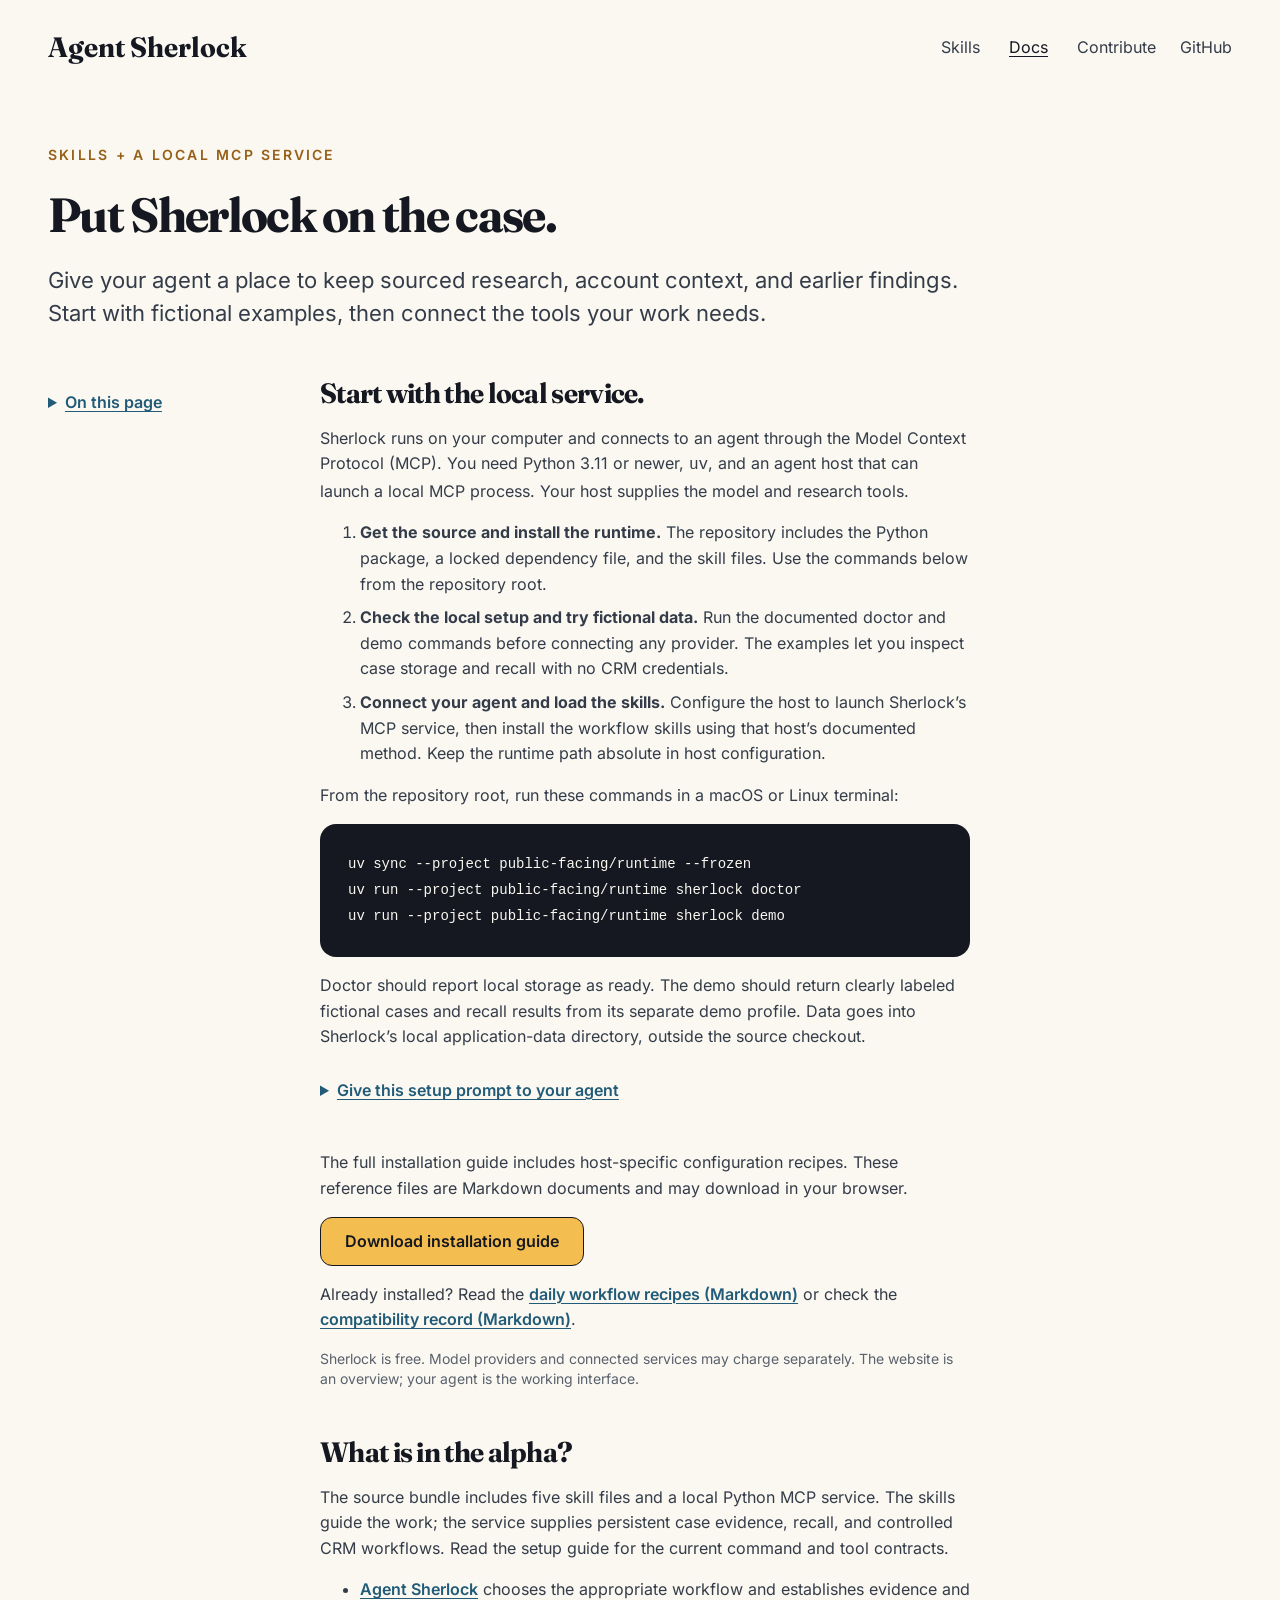
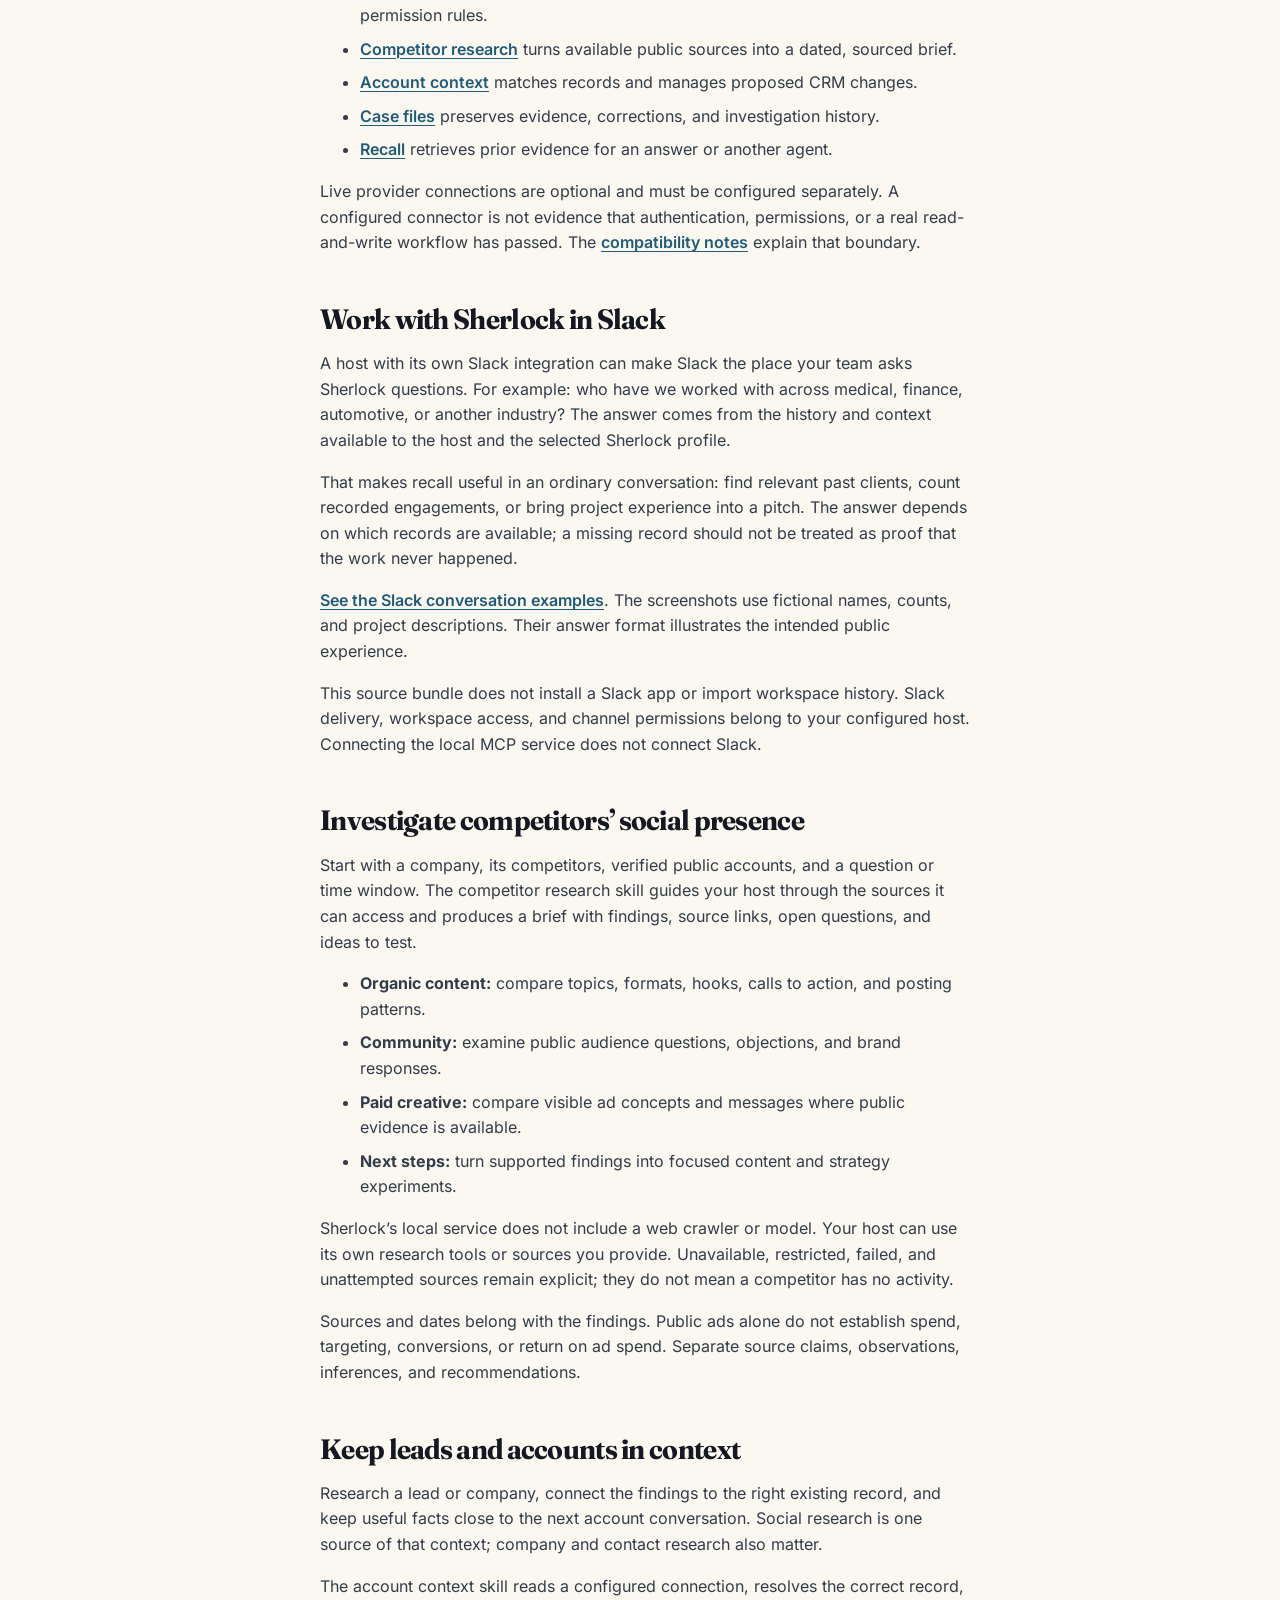
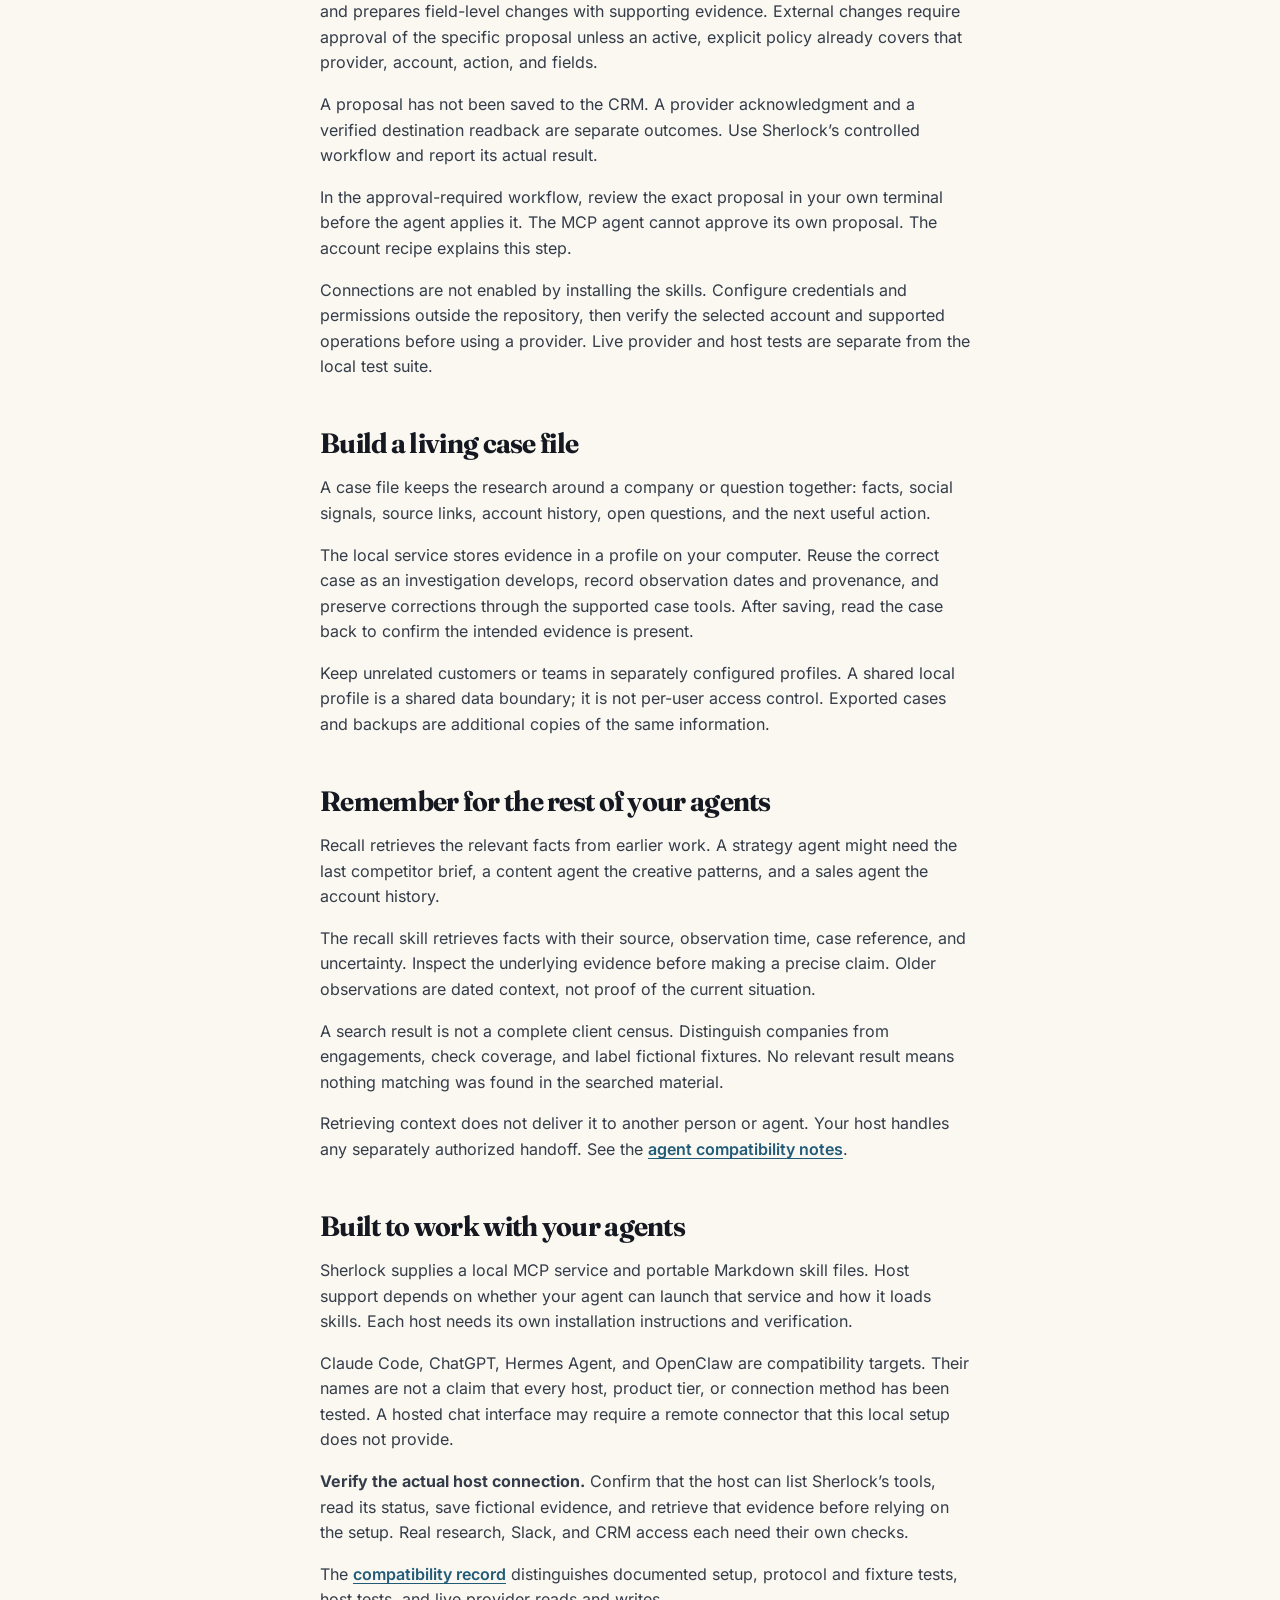
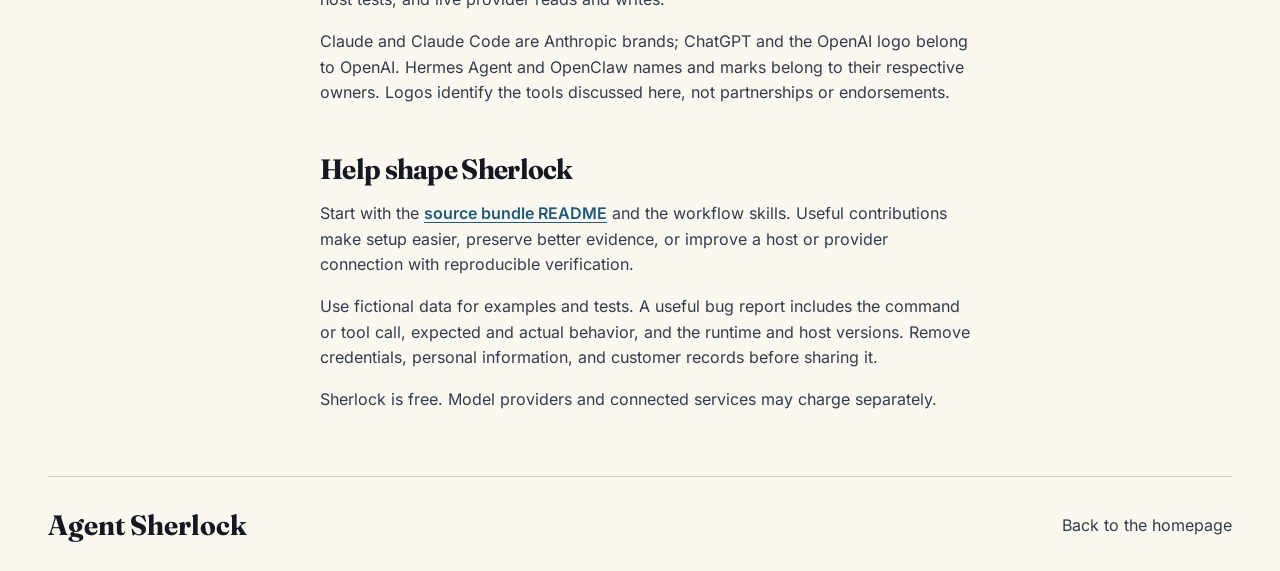
==== commit 17e55ce2: "Fix Windows SQLite cleanup and refine the public setup flow" ====
--- a/public-facing/docs.html
+++ b/public-facing/docs.html
@@ -20,7 +20,7 @@
           <li><a class="sherlock-nav-link" href="index.html#capabilities">Skills</a></li>
           <li><a class="sherlock-nav-link" href="docs.html" aria-current="page">Docs</a></li>
           <li><a class="sherlock-nav-link" href="#contribute">Contribute</a></li>
-          <li><span class="repository-pending">GitHub <span class="sherlock-caption sherlock-muted">coming soon</span></span></li>
+          <li><a class="sherlock-nav-link" href="https://github.com/keithsol91/agent-sherlock">GitHub</a></li>
         </ul>
       </nav>
     </header>
--- a/public-facing/styles.css
+++ b/public-facing/styles.css
@@ -49,7 +49,8 @@
 .docs-header { padding-block: var(--sherlock-space-48); }
 .docs-header h1 { font-size: var(--sherlock-type-h2); max-width: 22ch; }
 .docs-header > * + * { margin-block-start: var(--sherlock-space-24); }
-.docs-layout { display: grid; gap: var(--sherlock-space-48); padding-block-end: var(--sherlock-space-64); }
+.docs-layout { display: grid; grid-template-columns: minmax(0, 1fr); gap: var(--sherlock-space-48); padding-block-end: var(--sherlock-space-64); }
+.docs-layout > * { min-width: 0; }
 .docs-contents ul { display: flex; flex-wrap: wrap; gap: var(--sherlock-space-8) var(--sherlock-space-24); padding: 0; list-style: none; }
 .docs-contents a { display: inline-flex; align-items: center; min-height: var(--sherlock-size-control-compact); }
 .docs-contents { align-self: start; }
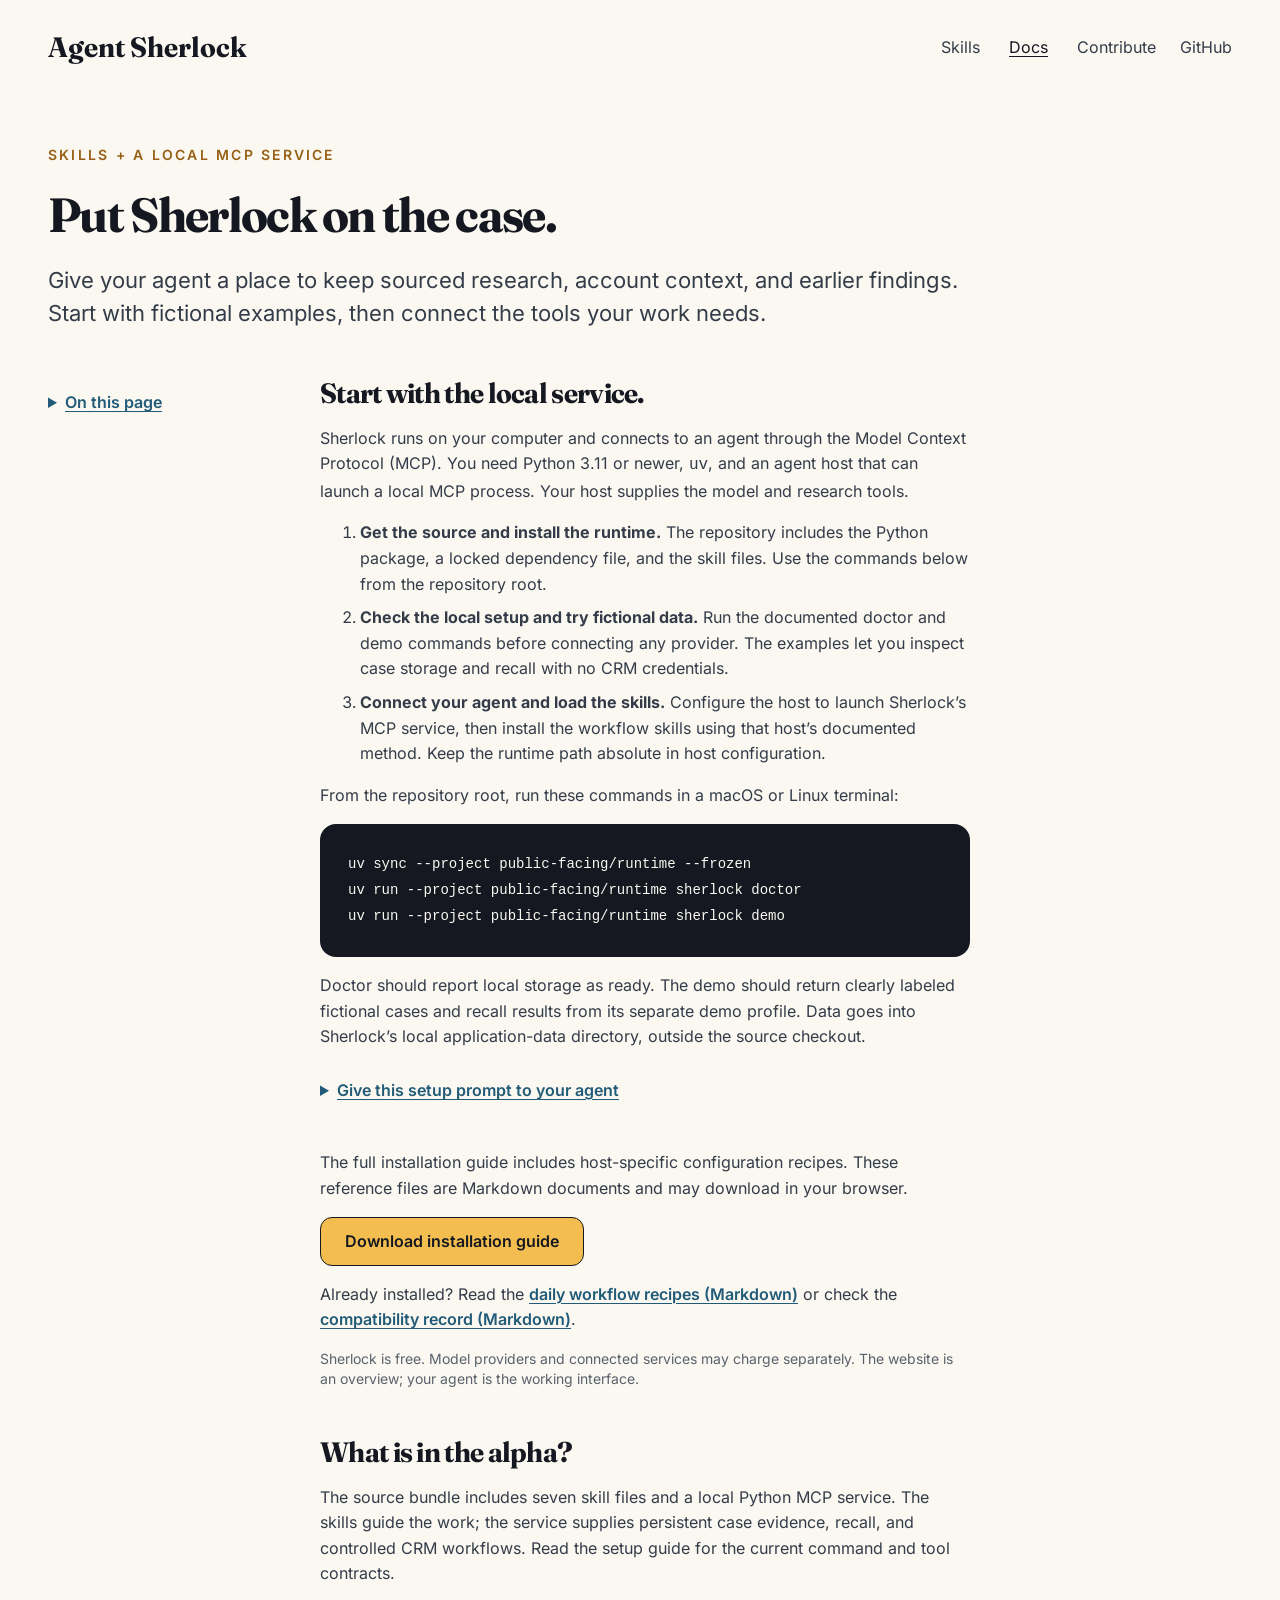
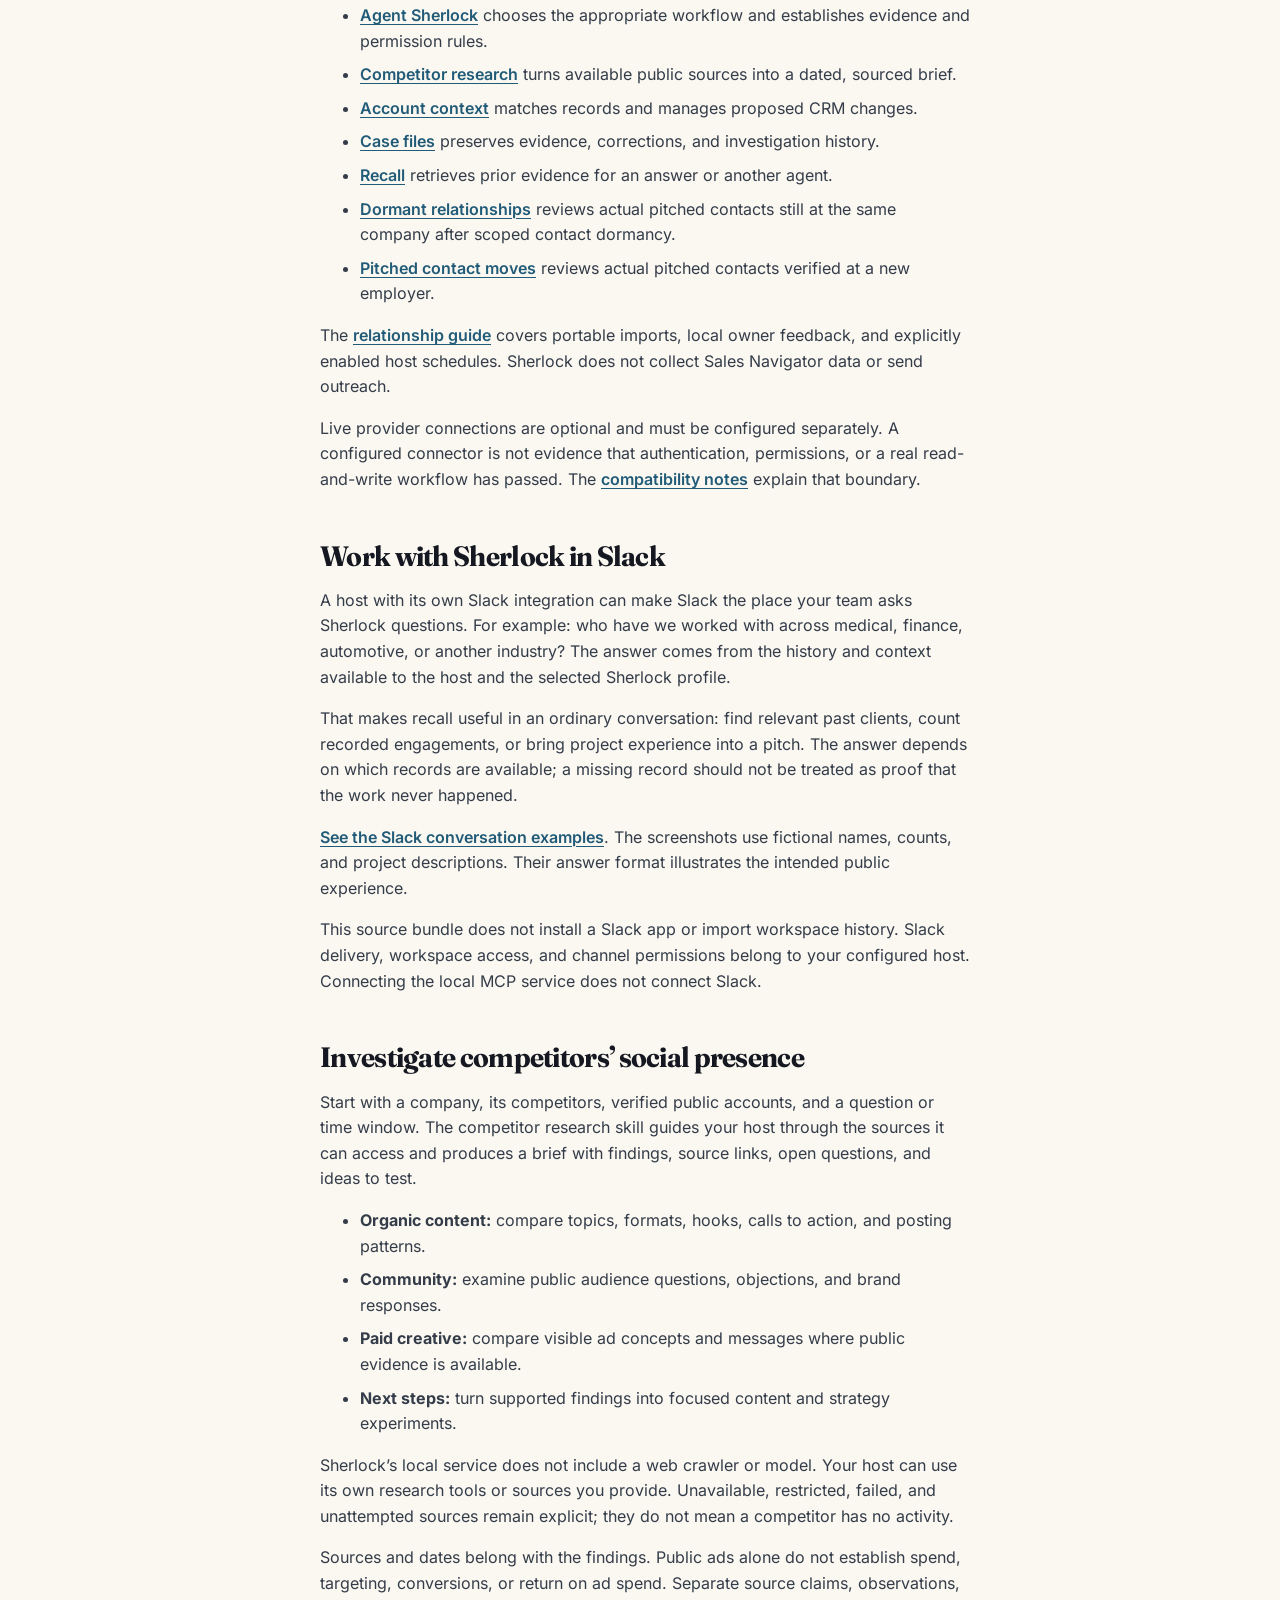
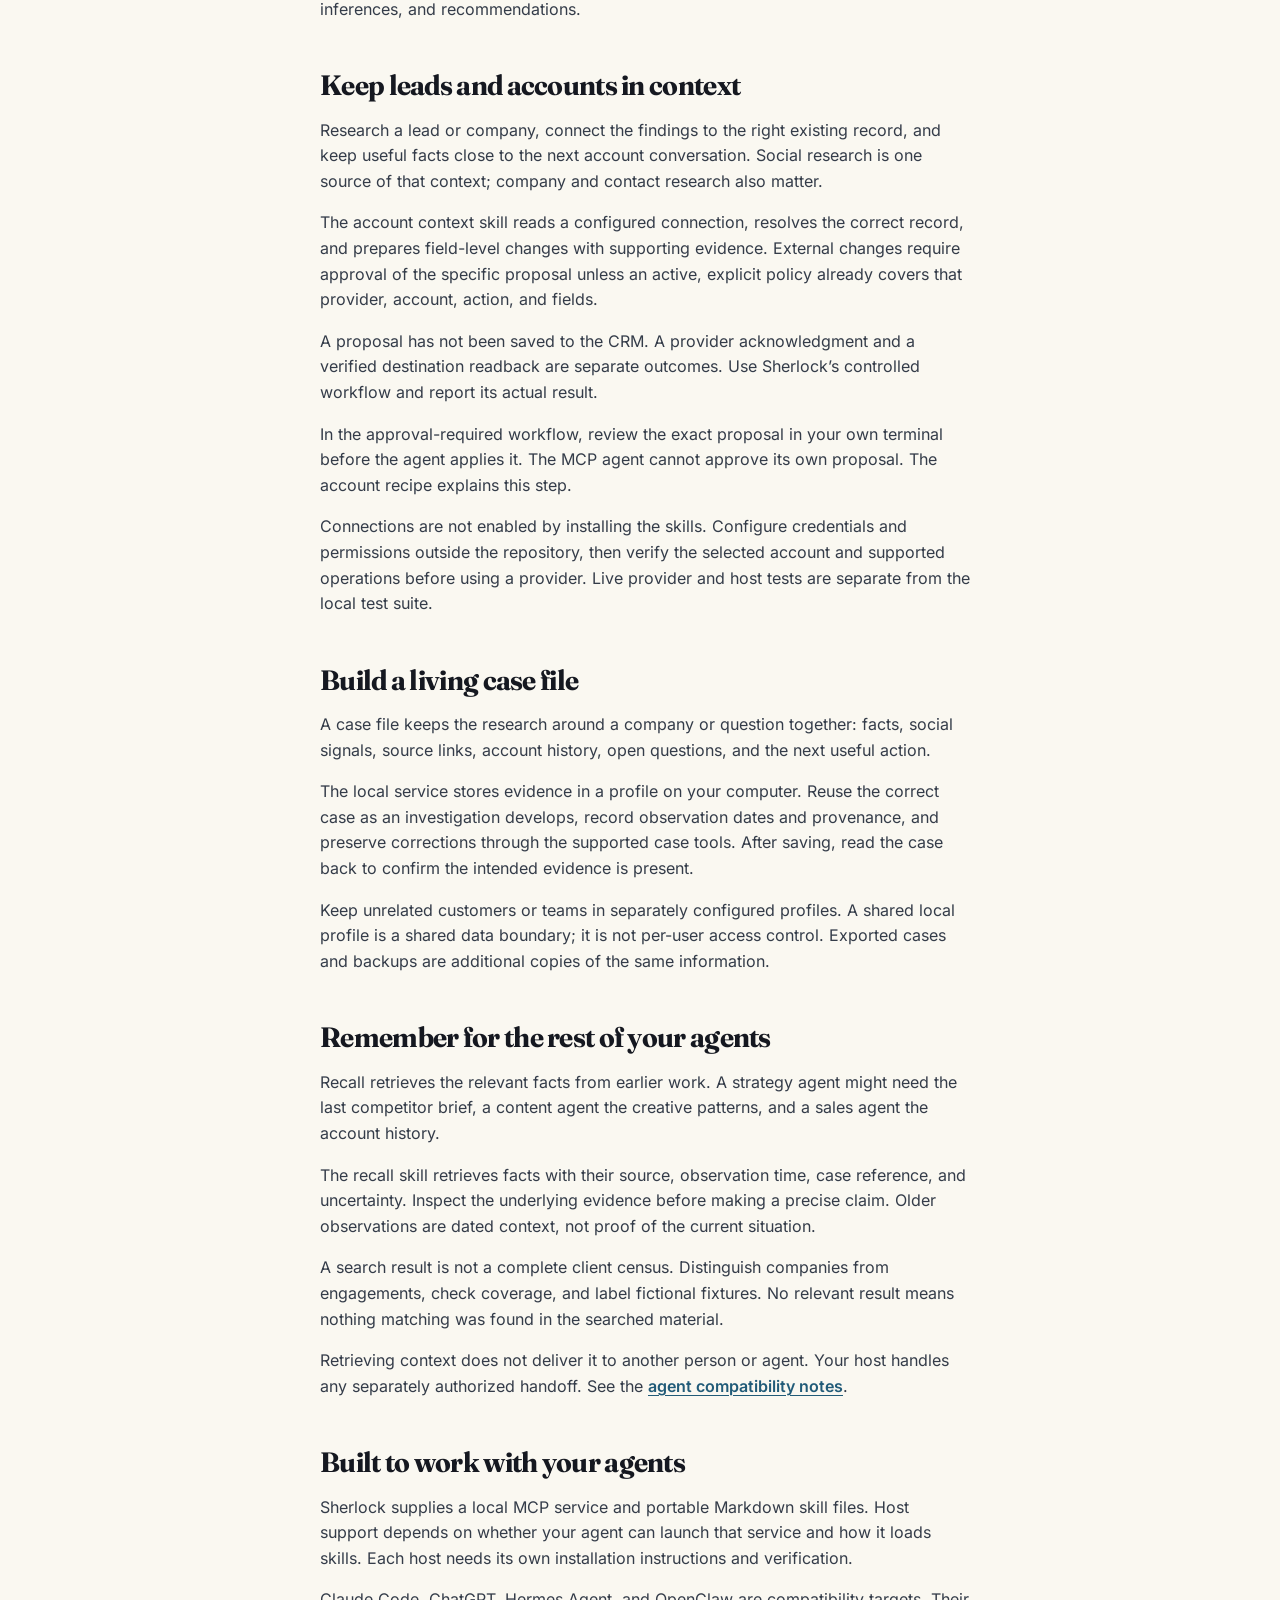
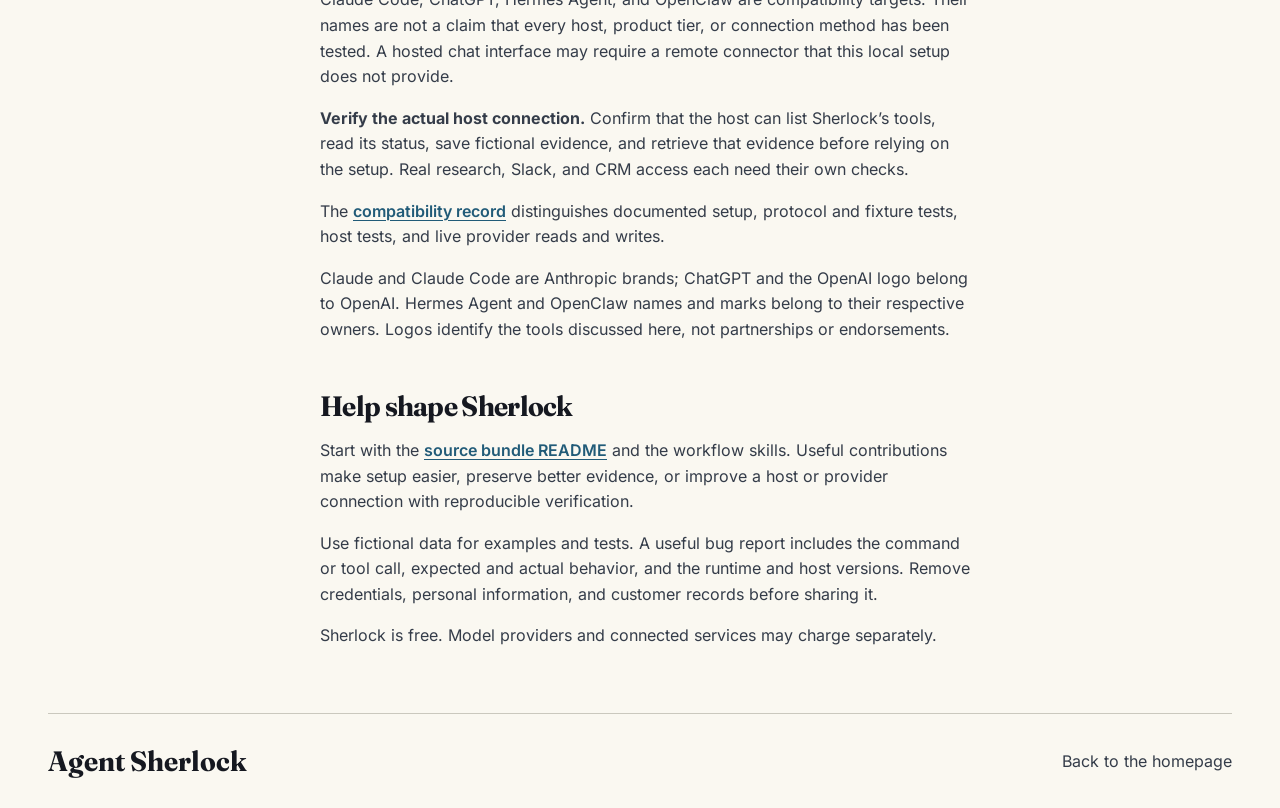
==== commit a16f25d6: "Release seven-skill preview with verified readiness fixes" ====
--- a/public-facing/docs.html
+++ b/public-facing/docs.html
@@ -74,7 +74,7 @@
 Use a private data directory outside the checkout.
 Run doctor and the fictional no-provider demo.
 Register its local stdio MCP service with this host
-and install all five skills using this host's
+and install all seven skills using this host's
 supported method. Preserve unrelated settings
 and existing skill files; show conflicts first.
 Verify tool discovery and case save/read/recall
@@ -90,14 +90,17 @@
           </section>
           <section id="availability" aria-labelledby="availability-title">
             <h2 id="availability-title">What is in the alpha?</h2>
-            <p>The source bundle includes five skill files and a local Python MCP service. The skills guide the work; the service supplies persistent case evidence, recall, and controlled CRM workflows. Read the setup guide for the current command and tool contracts.</p>
+            <p>The source bundle includes seven skill files and a local Python MCP service. The skills guide the work; the service supplies persistent case evidence, recall, and controlled CRM workflows. Read the setup guide for the current command and tool contracts.</p>
             <ul>
               <li><a class="sherlock-link" href="skills/agent-sherlock/SKILL.md">Agent Sherlock</a> chooses the appropriate workflow and establishes evidence and permission rules.</li>
               <li><a class="sherlock-link" href="skills/sherlock-competitor-research/SKILL.md">Competitor research</a> turns available public sources into a dated, sourced brief.</li>
               <li><a class="sherlock-link" href="skills/sherlock-account-context/SKILL.md">Account context</a> matches records and manages proposed CRM changes.</li>
               <li><a class="sherlock-link" href="skills/sherlock-case-files/SKILL.md">Case files</a> preserves evidence, corrections, and investigation history.</li>
               <li><a class="sherlock-link" href="skills/sherlock-recall/SKILL.md">Recall</a> retrieves prior evidence for an answer or another agent.</li>
+              <li><a class="sherlock-link" href="skills/sherlock-dormant-relationships/SKILL.md">Dormant relationships</a> reviews actual pitched contacts still at the same company after scoped contact dormancy.</li>
+              <li><a class="sherlock-link" href="skills/sherlock-pitched-contact-moves/SKILL.md">Pitched contact moves</a> reviews actual pitched contacts verified at a new employer.</li>
             </ul>
+            <p>The <a class="sherlock-link" href="documentation/relationships.md">relationship guide</a> covers portable imports, local owner feedback, and explicitly enabled host schedules. Sherlock does not collect Sales Navigator data or send outreach.</p>
             <p>Live provider connections are optional and must be configured separately. A configured connector is not evidence that authentication, permissions, or a real read-and-write workflow has passed. The <a class="sherlock-link" href="#compatibility">compatibility notes</a> explain that boundary.</p>
           </section>
           <section id="slack" aria-labelledby="slack-docs-title">
